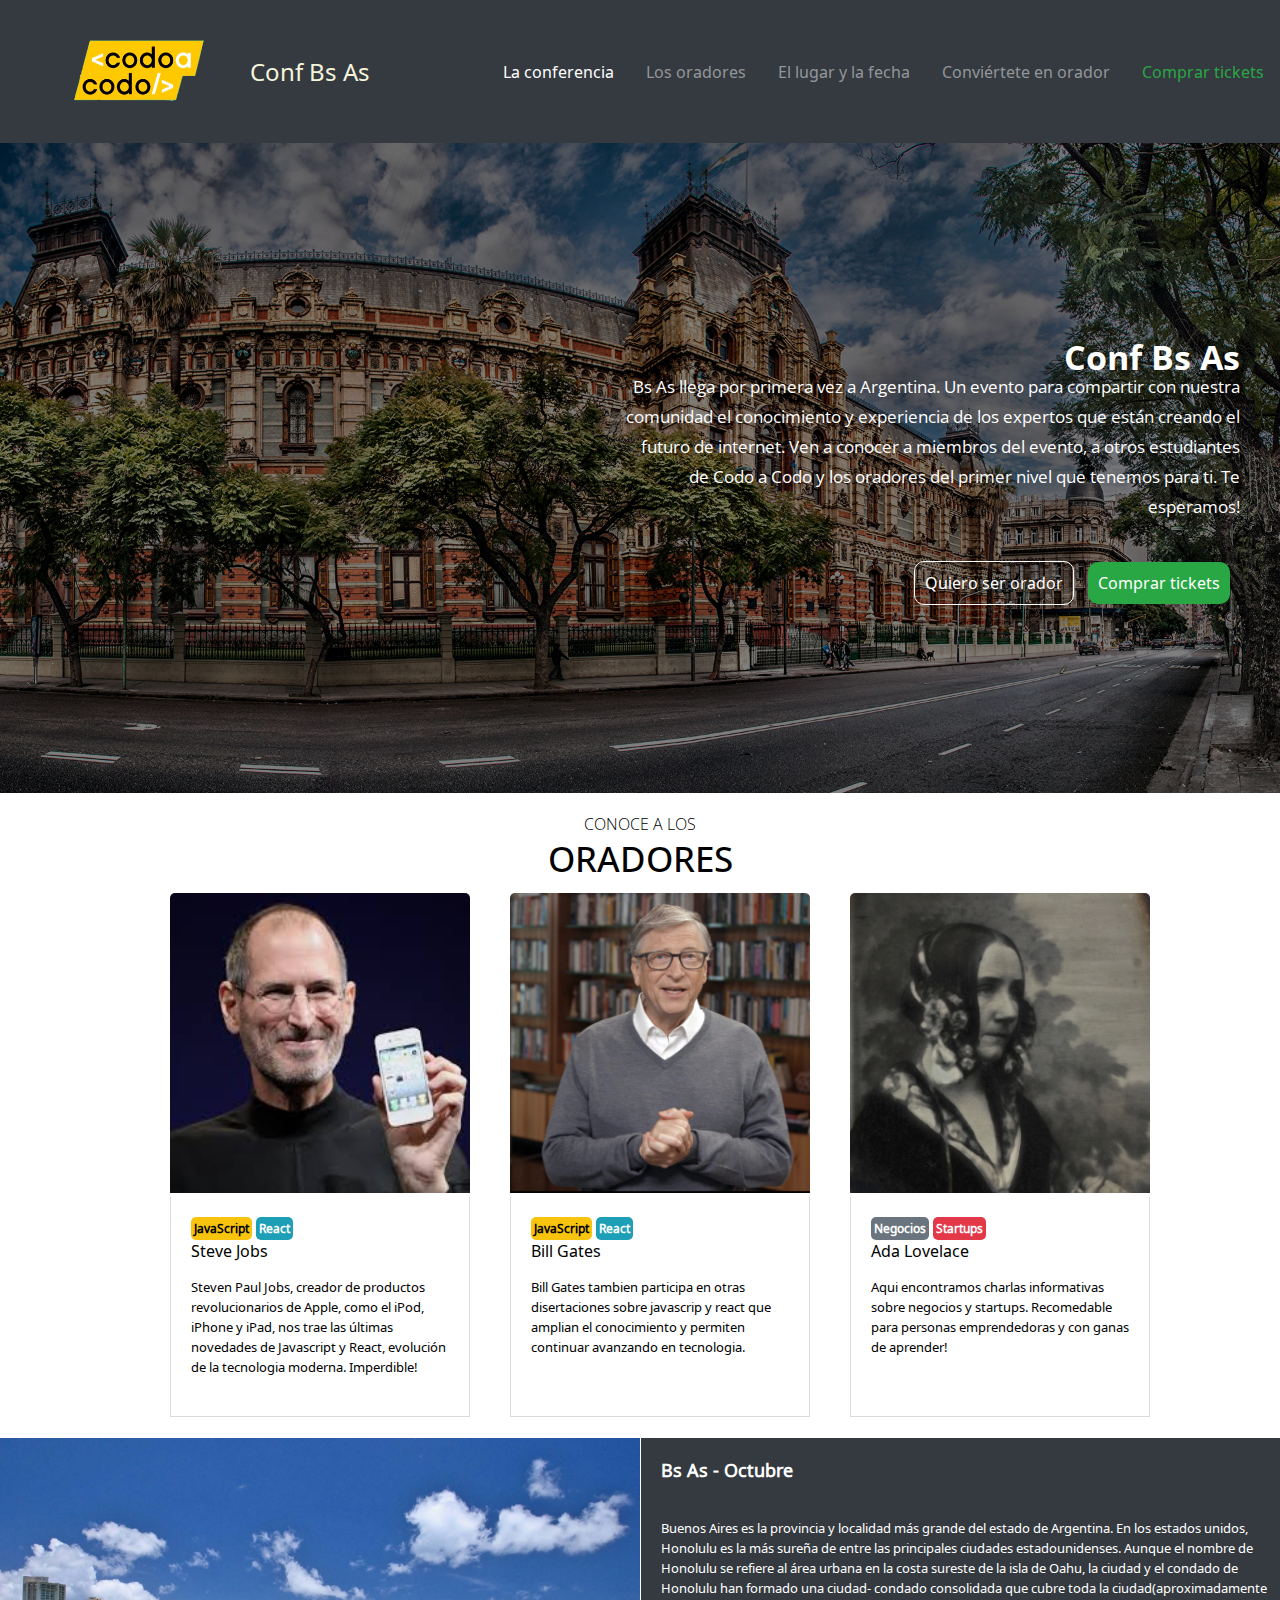
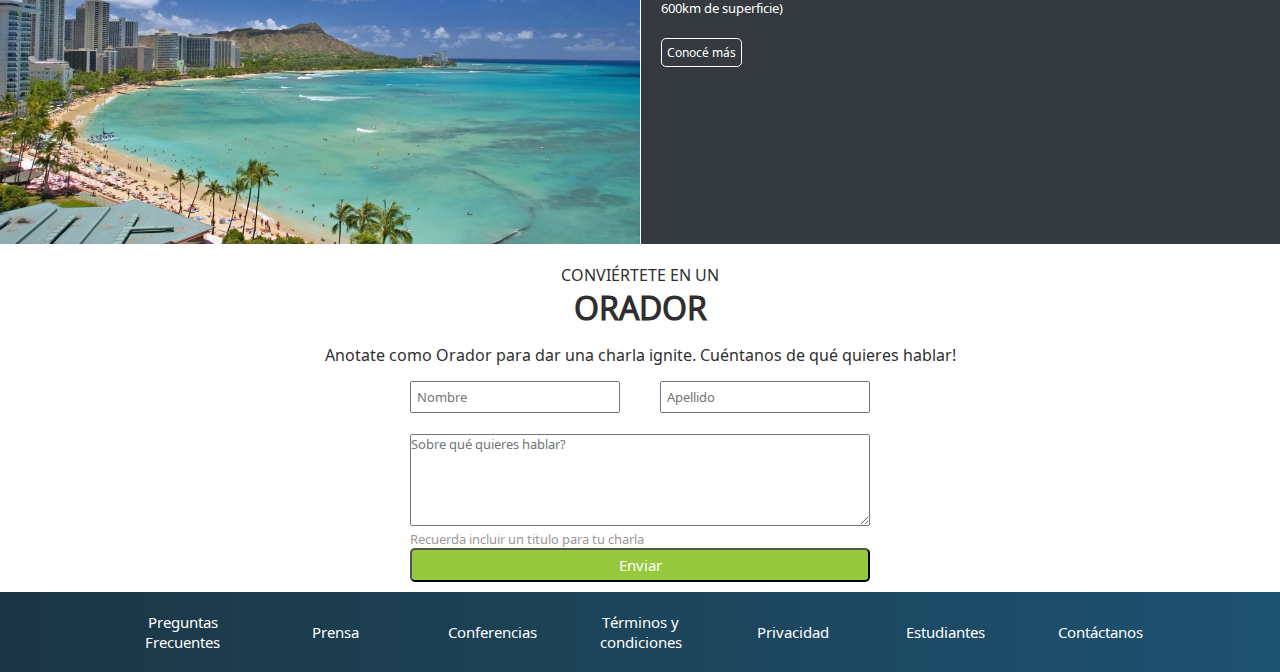
==== index.html @ bccc424c "agregados responsivos de las diferentes secciones" ====
<!DOCTYPE html>
<html lang="es">
<head>
    <meta charset="UTF-8">
    <meta name="viewport" content="width=device-width,initial-scale=1.0">
    <link rel="icon" href="./favicon.ico">
    <title>Proyecto integrador Front |Ocanto Melina</title>
    <link rel="stylesheet" href="./css/estilos.css">
</head>
<body>
     <header>
        <div class="encabezado">
            <div class="logoTitulo" >
                 <a href="#">
                    <img src= "./assets/img/codoacodo.png" class="logo" alt="Logo de codo a codo 4.0">
                </a>
                <h2>Conf Bs As</h2>
            </div>
                <nav> 
                    <ul>
                      <li><a class="colorBlanco"href="#conferencia">La conferencia</a></li>
                      <li><a class="colorGris"href="#oradores">Los oradores</a></li>
                      <li><a class="colorGris" href="#lugarFecha">El lugar y la fecha</a></li>
                      <li><a class="colorGris" href="#formularioOrador">Conviértete en orador</a></li>
                      <li><a class="colorVerde" href="./pages/tickets.html">Comprar tickets</a></li>
                    </ul>    
                </nav>
            </div>    
        <section class="conferencia" id="conferencia">
            <div class="textoConf">
                <h1>Conf Bs As</h1>
                <p>Bs As llega por primera vez a Argentina. Un evento para compartir con
                nuestra comunidad el conocimiento y experiencia de los expertos que
                están creando el futuro de internet. Ven a conocer a miembros del
                evento, a otros estudiantes de Codo a Codo y los oradores del primer
                nivel que tenemos para ti. Te esperamos!</p>
            </div>
            <div>
                <a class="botonOrador" href="#formularioOrador">Quiero ser orador</a>
                <a class="botonComprar" href="../proyecto/pages/404.html">Comprar tickets</a>
            </div>
        </section>
    </header> 
    <main>
        <h2>CONOCE A LOS<div class="tituloOradores">ORADORES</div></h2> 
        <section class="oradores" id="oradores">
            <div class="steve">
                <img class="imgOra" src="./assets/img/steve.jpg" alt="Steve Jobs, mostrando un teléfono">
                <div class="contenido">
                    <h4 class="tituloAmarillo">JavaScript</h4>
                    <h4 class="tituloCeleste">React</h4>
                    <h3 class="orador">Steve Jobs</h3>
                    <p>Steven Paul Jobs, creador de productos revolucionarios de Apple, como el iPod, iPhone y iPad,
                    nos trae las últimas novedades de Javascript y React, evolución de la tecnologia moderna. Imperdible!
                </p>
                </div>
            </div>
          
            <div class="bill">
                <img class="imgOra" src="./assets/img/bill.jpg" alt="Bill Gates">
                <div class="contenido">
                    <h4 class="tituloAmarillo">JavaScript</h4>
                    <h4 class="tituloCeleste">React</h4>
                    <h3 class="orador">Bill Gates</h3>
                    <p>Bill Gates tambien participa en otras disertaciones sobre javascrip y react que amplian
                        el conocimiento y permiten continuar avanzando en tecnologia.  </p>
                </div>
            </div>
          
            <div class="ada">
                <img class="imgOra" src="./assets/img/ada.jpeg" alt="Ada Lovelace">
                <div class="contenido">
                    <h4 class="tituloGris">Negocios</h4>
                    <h4 class="tituloRojo">Startups</h4>
                    <h3 class="orador">Ada Lovelace</h3>
                    <p>Aqui encontramos charlas informativas sobre negocios y startups. 
                    Recomedable para personas emprendedoras y con ganas de aprender!
                    </p>
                </div>
            </div>
        </section>


        <section class="lugarFecha" id="lugarFecha">
                <img src="./assets/img/honolulu.jpg"  alt="Foto de playa de la ciudad Honolulu, EE.UU">
            </div>
            <div class="lugar">
                <h2>Bs As - Octubre</h2>
                <p>Buenos Aires es la provincia y localidad más grande del estado de Argentina. En los estados unidos, Honolulu es la 
                más sureña de entre las principales ciudades estadounidenses. Aunque el nombre de Honolulu se refiere al área
                urbana en la costa sureste de la isla de Oahu, la ciudad y el condado de Honolulu han formado una ciudad-
                condado consolidada que cubre toda la ciudad(aproximadamente 600km de superficie)
                </p>
                <div class="conoceMas">
                    <a href="https://www.tripadvisor.com.ar/Tourism-g60982-Honolulu_Oahu_Hawaii-Vacations.html" target="_blank">Conocé más</a>
                </div>
            </div>
        </section>


        <section class="form1" id="formularioOrador">
            <div class="formulario">
                <h2>CONVIÉRTETE EN UN<div class="tituloOrador">ORADOR</div></h2>
                <p>Anotate como Orador para dar una charla ignite. Cuéntanos de qué quieres hablar!</p>
            </div>
            <div class="contenidoForm">
                <form action="./pages/404.html" method="get">
                    <div class="datos">
                        <div class="name">
                            <input type="text" id="name" name="name" placeholder="Nombre" required>
                        </div>
                        <div class="ap">
                            <input type="text" id="Apellido" name="Apellido" placeholder="Apellido" required>
                        </div>
                    </div>
                    <br>
                    <div>
                        <textarea name="comentario" id="comentario" cols="55" rows="5" placeholder="Sobre qué quieres hablar?" required></textarea>
                    </div>
                    <p>Recuerda incluir un titulo para tu charla</p>
                    <div class="botonEnviar">
                        <input type="submit" value="Enviar">
                    </div>
                    
                </form>
            </div>
        </section>
        
    </main>
        
    <footer>
        <div class="footer">
            <a class= "footerAnclas" href="../proyecto/pages/404.html">Preguntas Frecuentes</a>
            <a class= "footerAnclas" href="../proyecto/pages/404.html">Prensa</a>
            <a class= "footerAnclas" href="#conferencia">Conferencias</a>
            <a class= "footerAnclas" href="../proyecto/pages/404.html">Términos y condiciones</a>
            <a class= "footerAnclas" href="../proyecto/pages/404.html">Privacidad</a>
            <a class= "footerAnclas" href="#formularioOrador">Estudiantes</a>
            <a class= "footerAnclas" href="#formularioOrador">Contáctanos</a>
        </div>
    </footer>
    
</body>
</html>
---- css/estilos.css ----
@import url('https://fonts.googleapis.com/css2?family=Noto+Sans+Shavian&family=Open+Sans:wght@300;400;500&family=Roboto&family=Sora:wght@200&display=swap');
@import url('https://fonts.googleapis.com/css2?family=Noto+Sans+Shavian&family=Open+Sans:wght@300;400;500&family=Roboto&family=Sora:wght@200&display=swap');
*{
    margin:0;
    padding: 0;
    box-sizing: border-box;
}

html{
    scroll-behavior: smooth;
}
header{
    width: 100%;
}


.colorBlanco{
    color:white
}

.colorGris{
    color:rgb(147, 150, 152);
}

.colorVerde{
    color: rgb(41, 167, 68)
}

.encabezado{
    display: flex;
    justify-content: space-between;
    flex-wrap: wrap;
    background: rgb(53, 58, 64);
    color: beige;
    align-items: center;
}

ul{ 
    display: flex;
    flex-direction: row;
    justify-content: right;
    list-style: none;
    margin:0;
    padding: 0px;

}

li a{
    display: flex;
    text-decoration: none;
    font-family: 'Noto Sans Shavian', sans-serif;
    color: white;
    text-align: center;
    padding: 16px 16px;

}


.logo{
    display: flex;
    width: 250px;
    padding: 20px 20px 20px 50px;
}

.logoTitulo{
    display: flex;
    flex-direction: row;
    justify-content: left;
    align-items: center;
    flex-wrap: wrap;
}

.encabezado h2{
    font-family: 'Noto Sans Shavian', sans-serif;
    font-weight: 500;
}
 
/*estilado conferencia*/

.conferencia{
    display: flex;
    flex-direction: column;
    justify-content: center;
    align-items: end;
    color: white;
    background-image: linear-gradient(
        0deg,
        rgba(0,0,0,0.5),
        rgba(0,0,0,0.5)
    ), url(../assets/img/ba1.jpg);
    background-size: cover;
    background-position: center;
    height: 650px;
    margin-top: 0;
    padding-right: 40px;    
}

.textoConf{
    display: flex;
    flex-direction: column;
    justify-content:right;
    text-align: right;
    width: 50%;
    font-family: open sans;
    line-height: 30px;
    font-size: 17px;
    font-weight: 400; 
    padding-bottom: 50px;
}

.conferencia a{
    color: white;
    text-decoration: none;
    padding: 10px;
    margin-right:10px;
}


.conferencia a:hover{
    background: rgba(128, 128, 128, 0.554);
    transition: 1s;
}

.botonOrador{
    font-family: 'Noto Sans Shavian', sans-serif;;
    border: 1px solid white;
    border-radius: 10px;
    transition: 0.5s;
   
}

.botonComprar{
    font-family: 'Noto Sans Shavian', sans-serif;
    border-radius: 10px;
    background-color: rgb(41, 167, 68);
}
/* estilos de la seccion oradores*/
main h2{
    padding: 20px;
    text-align: center;
    height: 100px;
    background: white;
    font-family: open sans;
    font-weight: 200;
    font-size: medium;


}
.tituloOradores{
    font-family: open sans;
    font-weight: 500;
    font-size: 35px;
}

.oradores{
    display: flex;
    flex-direction: row;
    justify-content: center;
    align-items: center;
    flex-wrap: wrap;
    margin: 0 auto;
    width: 80%;
    text-align: left;
}

.imgOra{
    width: 300px;
    height: 300px;
    border-radius: 5px 5px 0 0;
    margin-left: 40px;
}
.contenido{
    width: 300px;
    border-left: 0.5px solid rgb(222, 217, 217);
    border-bottom: 0.5px solid rgb(222, 217, 217);
    border-right: 0.5px solid rgb(222, 217, 217);
    margin-left: 40px;
    height: 220px;
    margin-bottom: 20px;
    padding: 20px;
}

.contenido p{
    font-family: 'Noto Sans Shavian', sans-serif;
    font-size: small;
    font-weight: 300;
    line-height: 20px;
}

.tituloAmarillo{
    display: inline-block;
    font-family: 'Noto Sans Shavian', sans-serif;
    font-weight: 700;
    font-size: 12px;
    background-color: rgb(248, 196, 14);
    border-radius: 5px;
    padding: 3px;
}

.tituloCeleste{
    display: inline-block;
    font-family: 'Noto Sans Shavian', sans-serif;
    font-weight: 700;
    font-size: 12px;
    background-color: rgb(29, 159, 183);
    border-radius: 5px;
    padding: 3px;
    color: white;
}

.tituloGris{
    display: inline-block;
    font-family: 'Noto Sans Shavian', sans-serif;
    font-weight: 700;
    font-size: 12px;
    background-color: rgb(106, 116, 126);
    border-radius: 5px;
    padding: 3px;
    color: white;
}

.tituloRojo{
    display: inline-block;
    font-family: 'Noto Sans Shavian', sans-serif;
    font-weight: 700;
    font-size: 12px;
    background-color: rgb(227,56 ,72 );
    border-radius: 5px;
    padding: 3px;
    color: white;
}
.orador{
    font-family: 'Noto Sans Shavian', sans-serif;
    font-size: medium;
    font-weight: 500;
    padding-bottom: 15px;
}
/*estilos de lugar y fecha*/

.lugarFecha{
    display: flex;
    flex-wrap: wrap;
    border-top: 1px solid white;
    width: 100%;
}

.lugar{
    background: rgb(53, 58, 64);
    border-left:white 1px solid;
    padding-left: 10px;
    width: 50%;


}

.lugar h2{
    display: flex;
    align-items: flex-start;
    background: rgb(53,58,64);
    color: white;
    font-family: 'Noto Sans Shavian', sans-serif;
    font-size: large;
    font-weight: 700;
    padding-left: 10px;
    height: 80px;

}

.lugar p{
    color: white;
    font-family: 'Noto Sans Shavian', sans-serif;
    font-size: small;
    font-weight: 300;
    line-height: 20px;
    padding-bottom: 20px;
    padding-left: 10px;
}

.conoceMas a{
    text-decoration: none;
    color: white;
    
}
.conoceMas{
    display: inline-block;
    font-family: 'Noto Sans Shavian', sans-serif;
    font-weight: 300;
    font-size: 12px;
    border: 1px solid white;
    border-radius: 5px;
    padding: 5px;
    margin-left: 10px;
}

.lugarFecha img{
    width: 50%;
}


/*estilos formulario*/
form{
    margin: 0 auto;
}

.contenidoForm{
    display: flex;  
    flex-direction: row;
    justify-content: center; 
}

.formulario h2{
    font-family: 'Noto Sans Shavian', sans-serif;
    text-align: center;
    font-size: medium;
    font-weight: 300;
    color: rgb(48, 47, 47);
}
.tituloOrador{
    font-family: 'Noto Sans Shavian', sans-serif;
    font-size: xx-large;
    font-weight: 700;
    color: rgb(48, 47, 47);
}
.datos{
    display: flex;
    flex-direction: row;
    justify-content: left;
    padding-top: 15px;
    padding-bottom: 3px;

}

.formulario p{
    text-align: center;
    font-family: 'Noto Sans Shavian', sans-serif;
    color: rgb(48, 47, 47);
}
.contenidoForm p{
    font-family: 'Noto Sans Shavian', sans-serif;
    font-size:small;
    color: rgb(156, 152, 152);
}

input:hover{
    background: rgb(223, 218, 218);
}

input:focus{
    background: rgb(203, 193, 193);
}
input{
    width: 210px;
}

textarea:hover{
    background: rgb(223, 218, 218);
}

textarea{
    width: 460px;
    font-family: 'Noto Sans Shavian', sans-serif;
}

input{
    padding: 5px;
    font-family: 'Noto Sans Shavian', sans-serif;
}

.name{
    margin-right: 40px;
}

.botonEnviar input{
    font-family: 'Noto Sans Shavian', sans-serif;
    font-weight: 300;
    font-size: 15px;
    background-color: rgb(150,201,62);
    border-radius: 5px;
    width: 460px;
    color: white;
    margin-bottom: 10px;
}



/* estilado footer */

.footer{ 
    display: flex;
    flex-wrap: wrap;
    flex-direction: row;
    justify-content: space-evenly;
    align-items: center;
    text-align: center;
    padding: 20px 70px 20px 70px;
    background: linear-gradient(to right, rgb(28, 54, 67), rgb(29, 82, 113));
}
.footer a{
    width: 80px;
    text-decoration: none;
    color:white;
    font-family: 'Noto Sans Shavian', sans-serif;
    font-size: 15px;
    
}

/*tickets*/
.titulo{
    font-family: 'Noto Sans Shavian', sans-serif;
    font-weight: 700;
    font-size: xx-large;
    text-align: center;
    background-color:  rgb(99, 145, 218);
    height: 50px;
    color: white;
}

.compraTickets{
    height: 480px;
    background-color: rgb(238, 235, 235);
}

.ventas{
    background-color: rgb(208, 205, 205);
    border: 3px solid rgb(150, 148, 148);
    width: 500px;
    margin: 0 auto;
    margin-top: 50px;
}
.comprar{
    display: inline-block;
    text-decoration: none;
    background-color: rgb(14, 59, 243);
    font-family: 'Noto Sans Shavian', sans-serif;
    font-size: 20px;
    padding: 20px;
    margin: 20px;
    border-radius: 20px;
    color: white;
}

.tickets{
    display: inline-block;
    width: 250px;
    padding: 20px;

}

/* estilado 404 */


.main404{
    display: flex;
    flex-direction: column;
    justify-content: center;
    margin: 0 auto;
    margin-top: 20px;
    margin-bottom: 20px;
    height: 500px;
    border: 2px solid rgb(193, 194, 198);
    border-radius: 20px;
    width: 300px;

}

.imagen404{
    display: inline-block;
    margin: 0 auto;
    width: 270px;
}

.main404 img{
    margin-top: 30px;
}

.titulo404{
    font-family: 'Noto Sans Shavian', sans-serif;
    font-size: 30px;
    text-align: center;
}

.error{
    font-family: 'Noto Sans Shavian', sans-serif;
    font-size: 45px;
    text-align: center;
    color: red
}



@media screen and (max-width: 576px ){
    .encabezado{
        flex-direction: column;

    }

    .encabezado h2{
        font-size: 30px;
    }
    .logoTitulo{
        flex-direction: column;
    }

    .logo{
        width: 270px;
        padding: 10px 3px 3px 3px;
    }


    ul{
        flex-direction: column;
        align-items: center;
    }

    
    .conferencia{
        align-items: center;
        padding-right: 0;
    }

    .conferencia p {
        text-align: center;
    }

    .conferencia h1{
        text-align: center;
        padding-bottom: 30px;
    }

    
    .tituloOradores{
        text-align: center;
        width: 100%;
    }

    .contenido{
        margin: 0;
    }

    .imgOra{
        margin: 0;
    }
    
    .lugarFecha{
        flex-direction: column;
        justify-content:right;
        align-items: center;
        width: 100%;
    }

    .lugar{
        padding-bottom: 30px;
    }


    .footer{
        flex-direction: column;
        justify-content: center;
        height: 100px;

    }



}
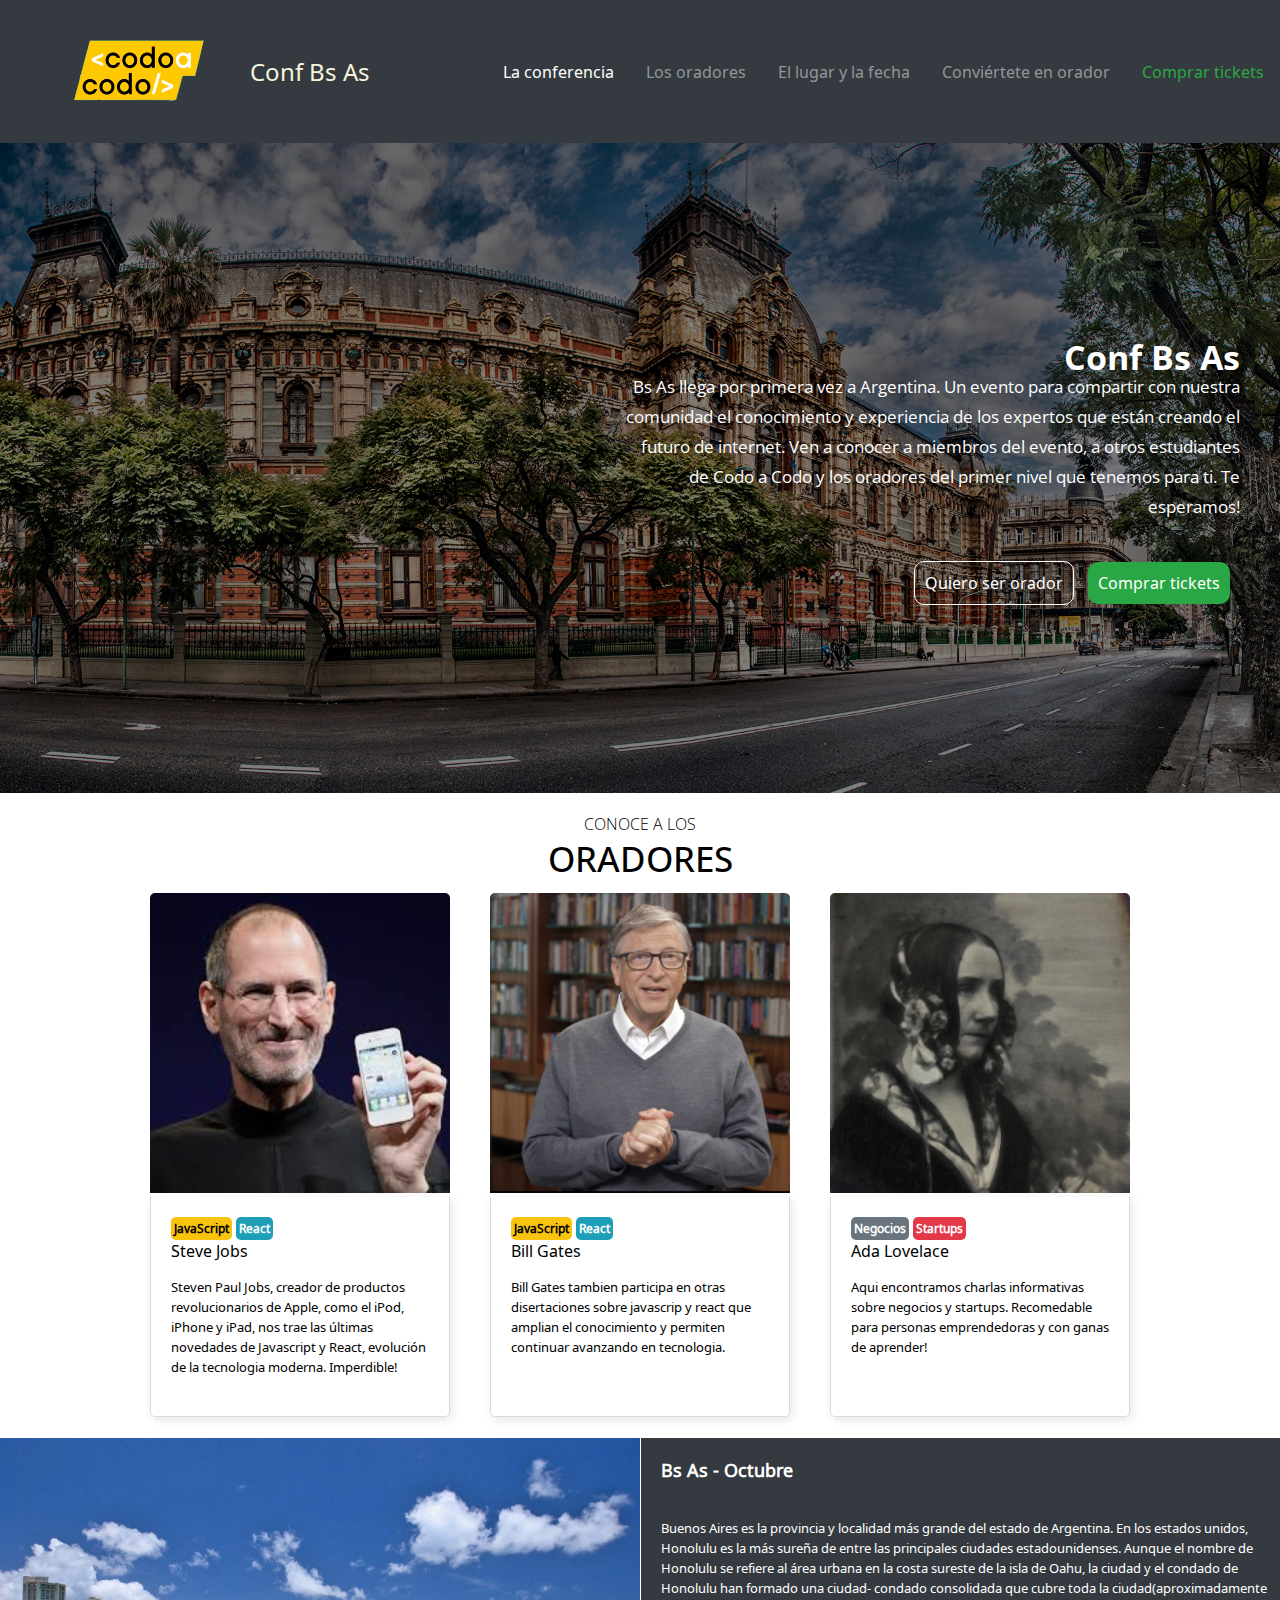
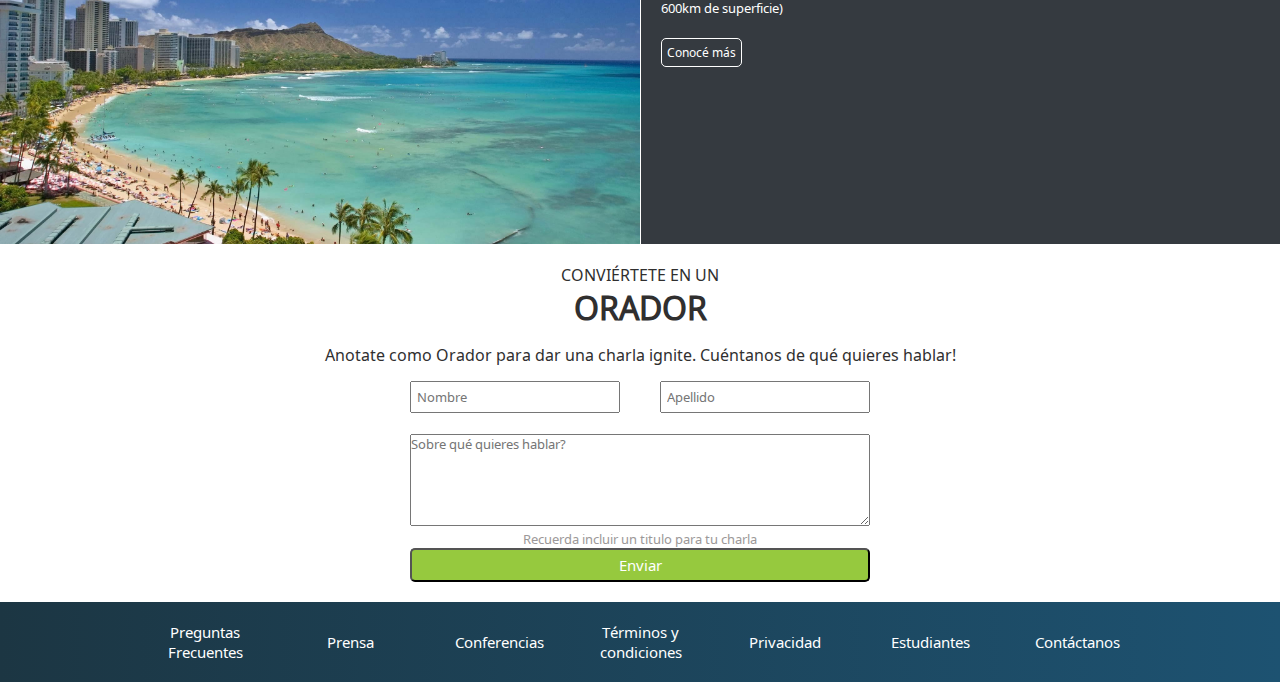
==== commit b6332b97: "mejorando responsive para diferentes telefonos" ====
--- a/index.html
+++ b/index.html
@@ -35,15 +35,15 @@
                 evento, a otros estudiantes de Codo a Codo y los oradores del primer
                 nivel que tenemos para ti. Te esperamos!</p>
             </div>
-            <div>
+            <div class="botones">
                 <a class="botonOrador" href="#formularioOrador">Quiero ser orador</a>
-                <a class="botonComprar" href="../proyecto/pages/404.html">Comprar tickets</a>
+                <a class="botonComprar" href="./pages/404.html">Comprar tickets</a>
             </div>
         </section>
     </header> 
     <main>
         <h2>CONOCE A LOS<div class="tituloOradores">ORADORES</div></h2> 
-        <section class="oradores" id="oradores">
+        <section class="oradores">
             <div class="steve">
                 <img class="imgOra" src="./assets/img/steve.jpg" alt="Steve Jobs, mostrando un teléfono">
                 <div class="contenido">
@@ -81,7 +81,7 @@
         </section>
 
 
-        <section class="lugarFecha" id="lugarFecha">
+        <section class="lugarFecha">
                 <img src="./assets/img/honolulu.jpg"  alt="Foto de playa de la ciudad Honolulu, EE.UU">
             </div>
             <div class="lugar">
@@ -98,7 +98,7 @@
         </section>
 
 
-        <section class="form1" id="formularioOrador">
+        <section class="form1">
             <div class="formulario">
                 <h2>CONVIÉRTETE EN UN<div class="tituloOrador">ORADOR</div></h2>
                 <p>Anotate como Orador para dar una charla ignite. Cuéntanos de qué quieres hablar!</p>
@@ -124,10 +124,8 @@
                     
                 </form>
             </div>
-        </section>
-        
+        </section>    
     </main>
-        
     <footer>
         <div class="footer">
             <a class= "footerAnclas" href="../proyecto/pages/404.html">Preguntas Frecuentes</a>
@@ -138,7 +136,6 @@
             <a class= "footerAnclas" href="#formularioOrador">Estudiantes</a>
             <a class= "footerAnclas" href="#formularioOrador">Contáctanos</a>
         </div>
-    </footer>
-    
+    </footer>    
 </body>
 </html>--- a/css/estilos.css
+++ b/css/estilos.css
@@ -10,9 +10,7 @@
 html{
     scroll-behavior: smooth;
 }
-header{
-    width: 100%;
-}
+
 
 
 .colorBlanco{
@@ -168,16 +166,17 @@
     width: 300px;
     height: 300px;
     border-radius: 5px 5px 0 0;
-    margin-left: 40px;
+    margin: 0px 20px;
 }
 .contenido{
     width: 300px;
+    border-radius: 0 0 5px 5px;
     border-left: 0.5px solid rgb(222, 217, 217);
     border-bottom: 0.5px solid rgb(222, 217, 217);
     border-right: 0.5px solid rgb(222, 217, 217);
-    margin-left: 40px;
+    margin: 0px 20px 20px 20px;
+    box-shadow: 2px 3px 10px rgb(232, 230, 230);
     height: 220px;
-    margin-bottom: 20px;
     padding: 20px;
 }
 
@@ -275,6 +274,7 @@
     line-height: 20px;
     padding-bottom: 20px;
     padding-left: 10px;
+    
 }
 
 .conoceMas a{
@@ -300,7 +300,10 @@
 
 /*estilos formulario*/
 form{
-    margin: 0 auto;
+    display: flex;
+    flex-direction: column;
+    justify-content: center;
+    align-items: center;
 }
 
 .contenidoForm{
@@ -367,7 +370,7 @@
     font-family: 'Noto Sans Shavian', sans-serif;
 }
 
-.name{
+.name {
     margin-right: 40px;
 }
 
@@ -379,7 +382,7 @@
     border-radius: 5px;
     width: 460px;
     color: white;
-    margin-bottom: 10px;
+    margin-bottom: 20px;
 }
 
 
@@ -393,7 +396,7 @@
     justify-content: space-evenly;
     align-items: center;
     text-align: center;
-    padding: 20px 70px 20px 70px;
+    padding: 20px 100px 20px 100px;
     background: linear-gradient(to right, rgb(28, 54, 67), rgb(29, 82, 113));
 }
 .footer a{
@@ -417,11 +420,13 @@
 }
 
 .compraTickets{
-    height: 480px;
     background-color: rgb(238, 235, 235);
+    padding-bottom: 150px;
 }
 
 .ventas{
+    display: flex;
+    flex-wrap: wrap;
     background-color: rgb(208, 205, 205);
     border: 3px solid rgb(150, 148, 148);
     width: 500px;
@@ -429,7 +434,7 @@
     margin-top: 50px;
 }
 .comprar{
-    display: inline-block;
+    display: flex;
     text-decoration: none;
     background-color: rgb(14, 59, 243);
     font-family: 'Noto Sans Shavian', sans-serif;
@@ -438,10 +443,11 @@
     margin: 20px;
     border-radius: 20px;
     color: white;
+    height: 70px;
 }
 
 .tickets{
-    display: inline-block;
+    display: flex;
     width: 250px;
     padding: 20px;
 
@@ -453,7 +459,9 @@
 .main404{
     display: flex;
     flex-direction: column;
+    align-items: center;
     justify-content: center;
+    flex-wrap: wrap;
     margin: 0 auto;
     margin-top: 20px;
     margin-bottom: 20px;
@@ -465,7 +473,7 @@
 }
 
 .imagen404{
-    display: inline-block;
+    display: flex;
     margin: 0 auto;
     width: 270px;
 }
@@ -487,33 +495,74 @@
     color: red
 }
 
+@media screen and (max-width: 360px ){
+    .textoConf{
+        padding: 0px 0px 20px 0px;
+        font-size: 13px;
+    }
+
+    .conferencia h1{
+        font-size: x-large;
+    }
+
+    .botones{
+        padding-top: 40px;
+        padding-bottom: 20px;
+    }
+
+    .steve{
+        padding-bottom: 30px;
+    }
+
+    .bill{
+        padding-bottom: 30px;
+    }
+
+    .ada{
+        padding-bottom: 30px;
+    }
+    
+    .lugarFecha img{
+        width: 90%;
+    }
+    .lugar{
+        width: 90%;
+        padding-bottom: 20px;
+    }
+
+    .name{
+        margin-right: 2px;
+    }
+
+    input{
+        width: 150px;
+    }
+
+    textarea{
+        width: 300px;
+    }
+    .botonEnviar input{
+        width: 300px;
+    }
+
+    .footer{
+        flex-direction: column;
+        justify-content: center;
+        padding: 30px;
+    }
+    .footerAnclas{
+        margin: 5px;
+    }
+}
 
 
 @media screen and (max-width: 576px ){
-    .encabezado{
-        flex-direction: column;
-
-    }
+
 
     .encabezado h2{
         font-size: 30px;
     }
-    .logoTitulo{
-        flex-direction: column;
-    }
-
-    .logo{
-        width: 270px;
-        padding: 10px 3px 3px 3px;
-    }
-
-
-    ul{
-        flex-direction: column;
-        align-items: center;
-    }
-
-    
+
     .conferencia{
         align-items: center;
         padding-right: 0;
@@ -541,26 +590,92 @@
     .imgOra{
         margin: 0;
     }
+    .steve{
+        padding-bottom: 30px;
+    }
+
+    .bill{
+        padding-bottom: 30px;
+    }
+
+    .ada{
+        padding-bottom: 30px;
+    }
+    .lugarFecha img{
+        width: 90%;
+
+    }
+
+    .lugar{
+        width: 90%;
+    }
+
+
+
+    /*media de tickets*/
+    .ventas{
+        width: 400px;
+    }
+}
+
+
+@media screen and (max-width: 768px){
+    .encabezado{
+        flex-direction: column;
+    }
+
+    .encabezado h2{
+        padding-bottom: 10px;
+    }
+
+    ul{
+        flex-direction: column;
+        align-items: center;
+        justify-content: center;
+    }
     
+    li a{
+        padding: 5px;
+    }
+
+    .logo{
+        padding: 0px;
+        margin: 0px;
+        width: 170px;
+
+    }
+    .logoTitulo{
+        flex-direction: column;
+        justify-content: center;
+    }
+    .conferencia{ 
+        flex-direction: column;
+        justify-content: center;
+        align-items: center;
+        padding: 0;
+    }
+
+    .textoConf{
+        text-align: center;
+    }
+
     .lugarFecha{
         flex-direction: column;
-        justify-content:right;
         align-items: center;
-        width: 100%;
     }
 
     .lugar{
-        padding-bottom: 30px;
-    }
-
+        padding-bottom: 10px;
+        width: 90%;
+    }
+
+    .lugarFecha img{
+        width: 90%;
+    }
 
     .footer{
         flex-direction: column;
-        justify-content: center;
-        height: 100px;
-
-    }
-
-
-
-}
+        height: 150px;
+        
+    }
+}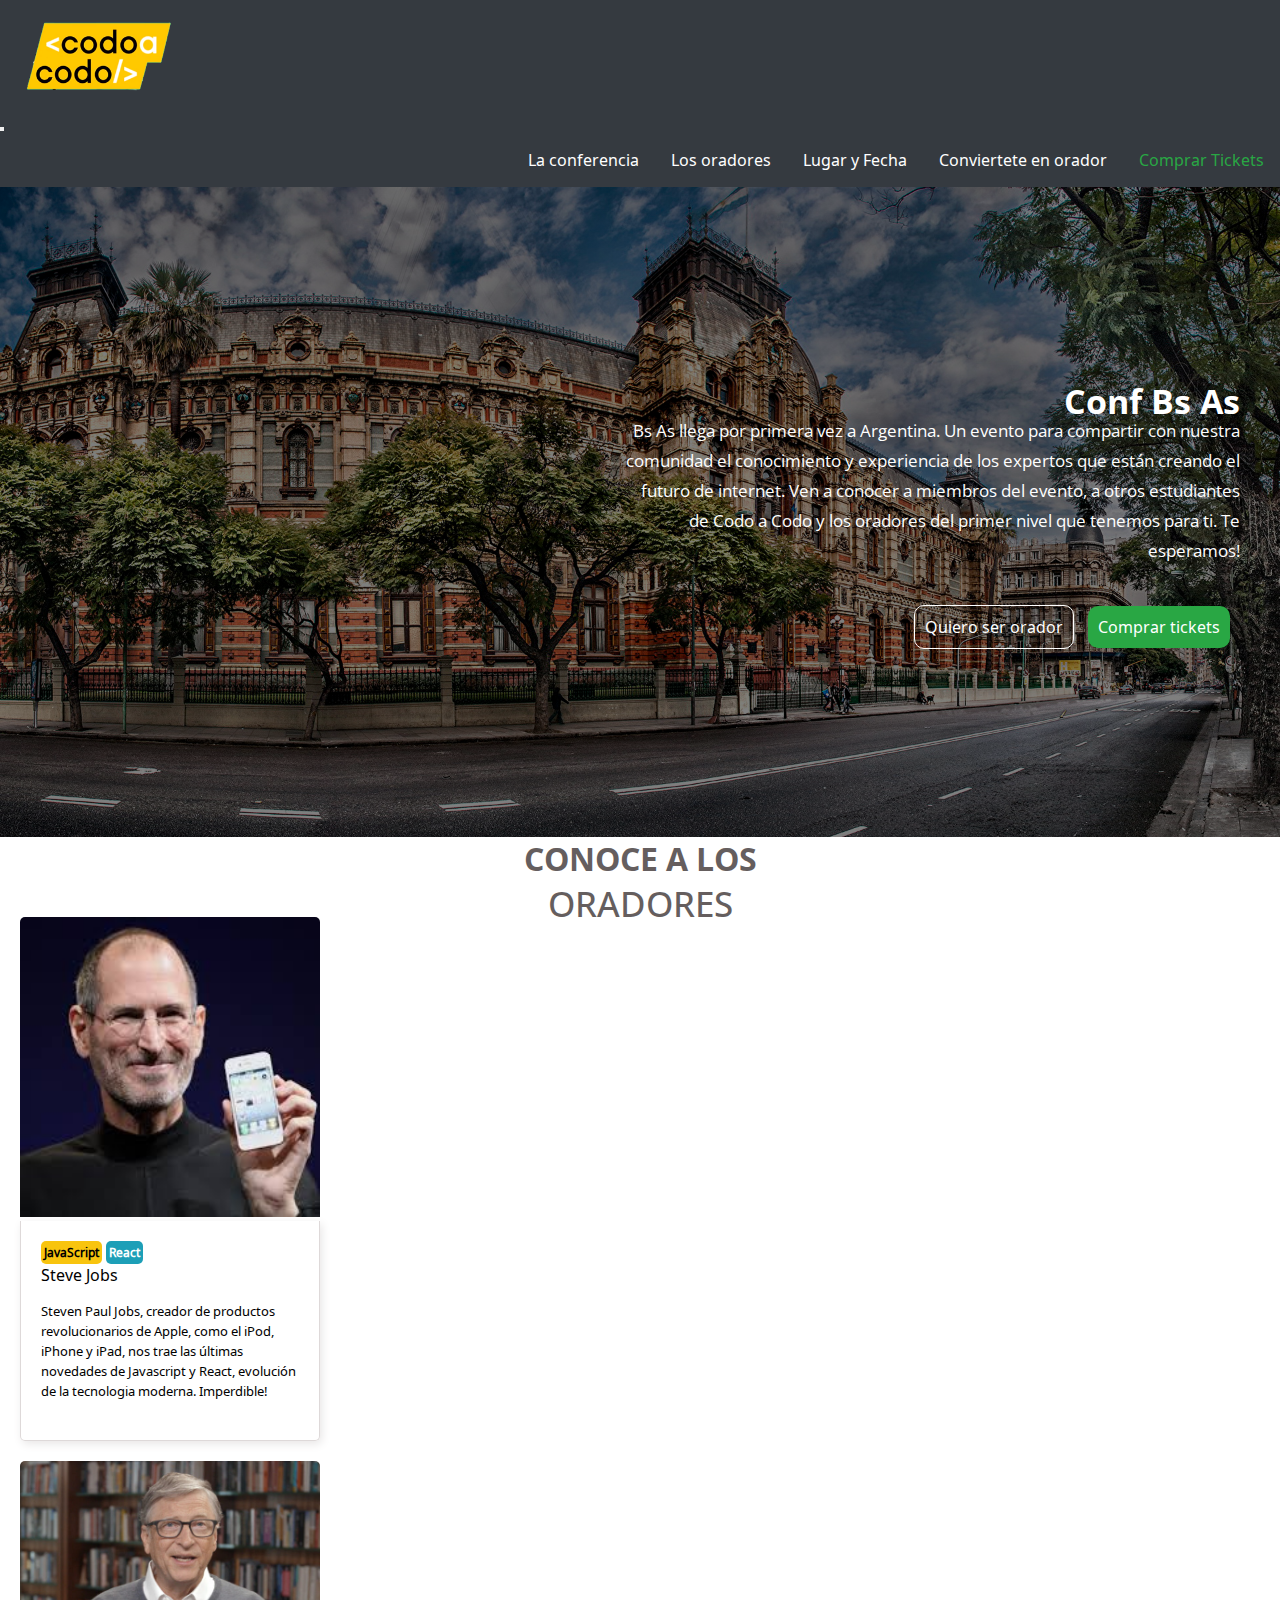
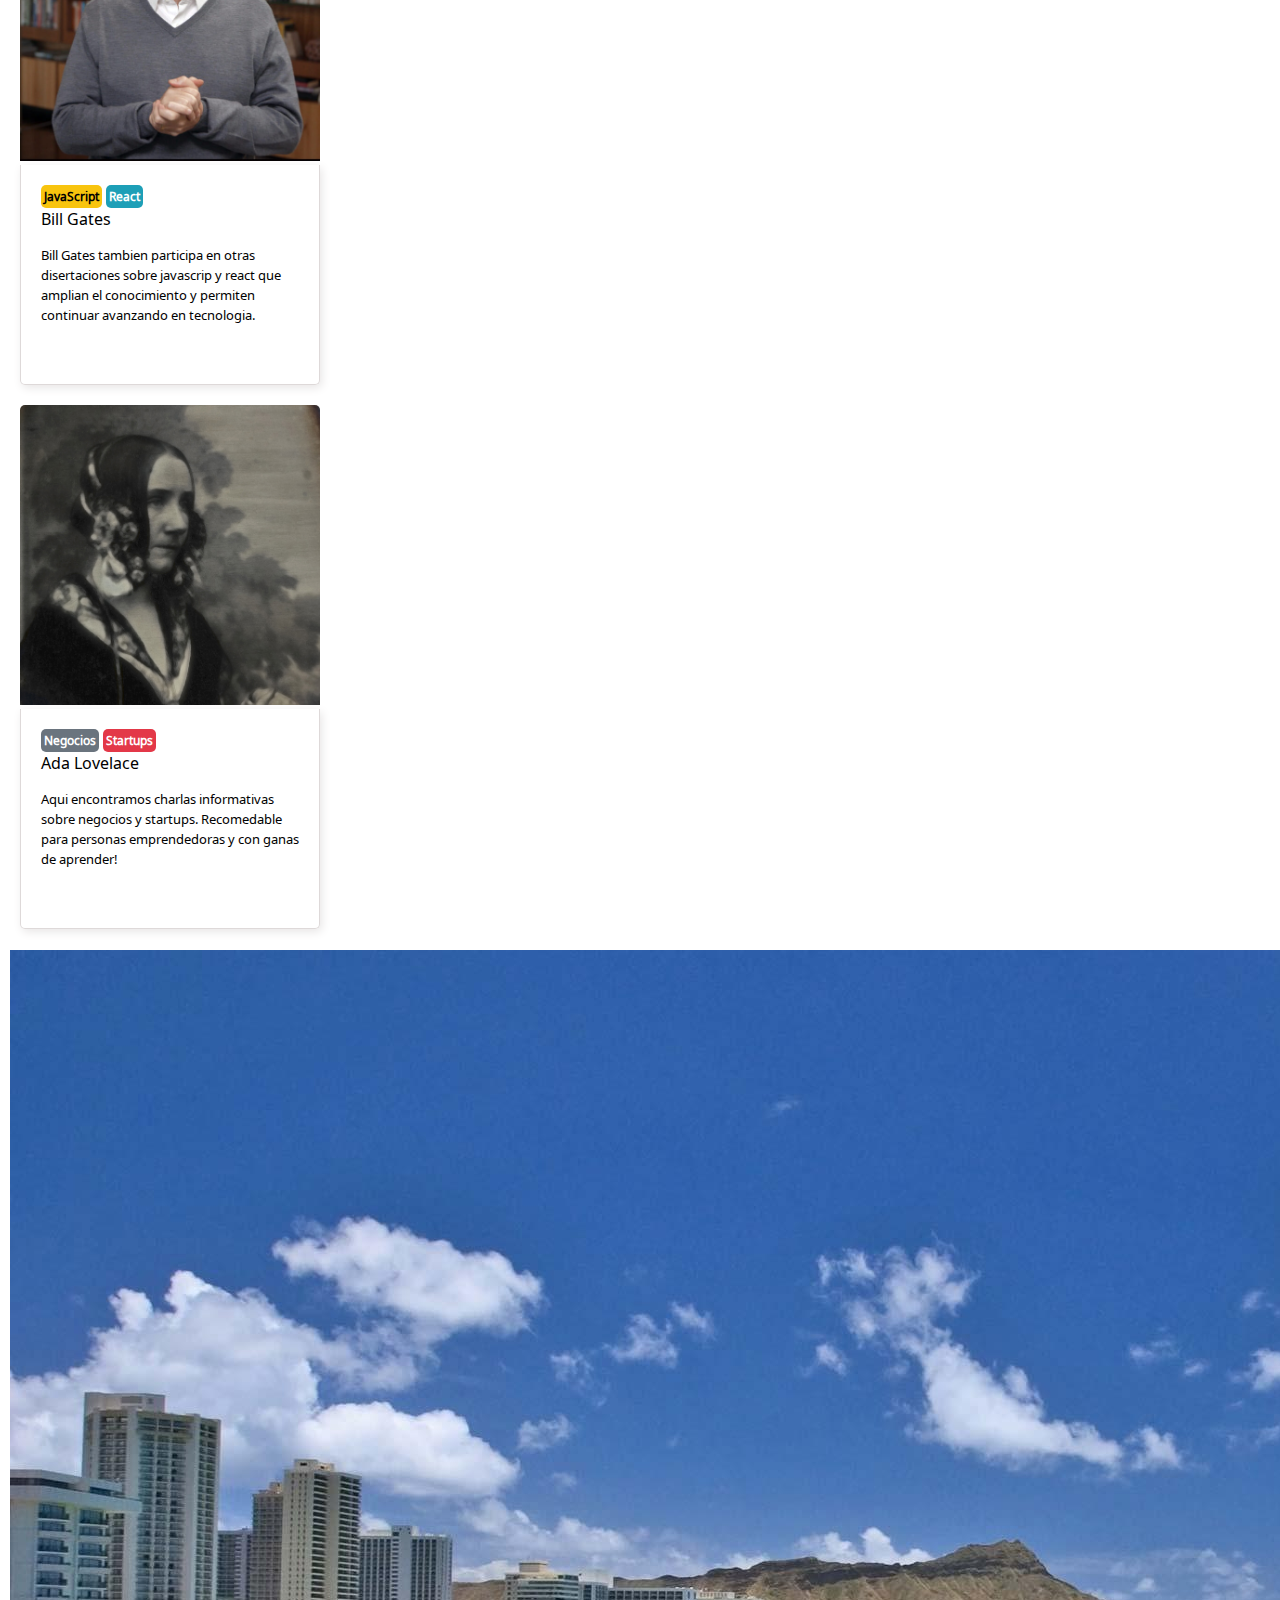
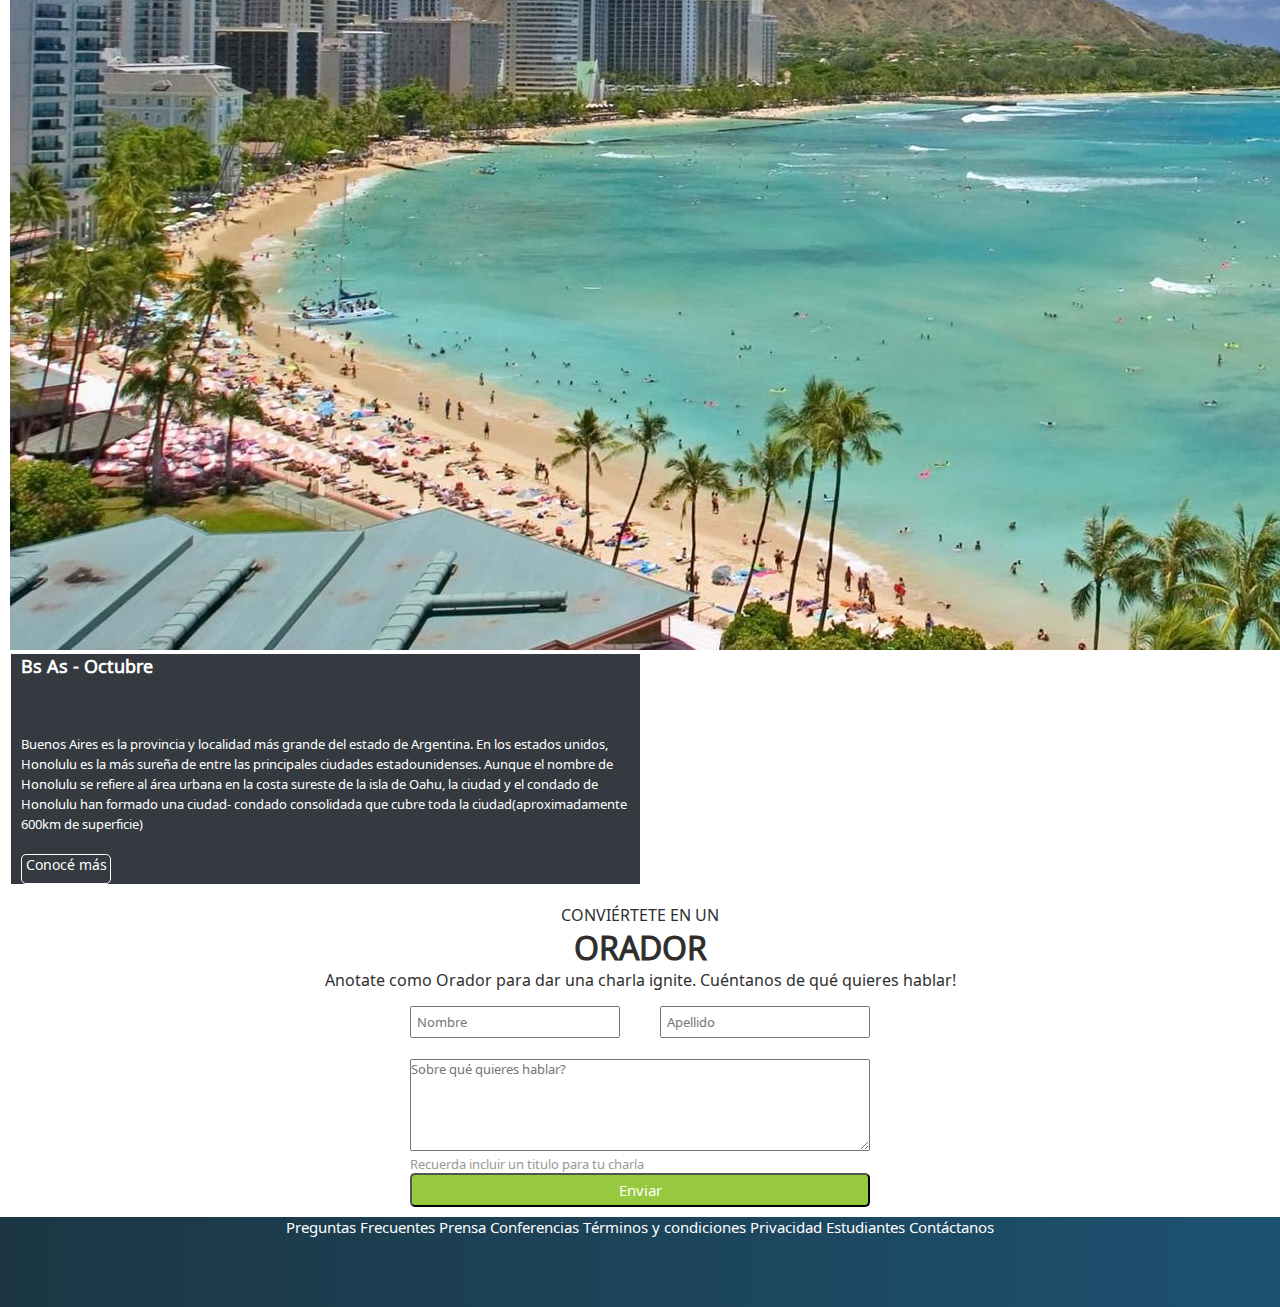
==== commit 615e6728: "agregando cambios" ====
--- a/index.html
+++ b/index.html
@@ -1,31 +1,46 @@
-<!DOCTYPE html>
+<!doctype html>
 <html lang="es">
-<head>
-    <meta charset="UTF-8">
+  <head>
+    <meta charset="utf-8">
     <meta name="viewport" content="width=device-width,initial-scale=1.0">
     <link rel="icon" href="./favicon.ico">
-    <title>Proyecto integrador Front |Ocanto Melina</title>
+    <title>Bootstrap</title>
+    <link href="https://cdn.jsdelivr.net/npm/bootstrap@5.3.2/dist/css/bootstrap.min.css" rel="stylesheet" integrity="sha384-T3c6CoIi6uLrA9TneNEoa7RxnatzjcDSCmG1MXxSR1GAsXEV/Dwwykc2MPK8M2HN" crossorigin="anonymous">
     <link rel="stylesheet" href="./css/estilos.css">
-</head>
-<body>
+  </head>
+  <body>
      <header>
-        <div class="encabezado">
-            <div class="logoTitulo" >
-                 <a href="#">
+            <nav class="navbar navbar-expand-lg navbar-dark grisOscuro">
+              <div class="container">
+                <a class="navbar-brand" href="#">
                     <img src= "./assets/img/codoacodo.png" class="logo" alt="Logo de codo a codo 4.0">
                 </a>
-                <h2>Conf Bs As</h2>
-            </div>
-                <nav> 
-                    <ul>
-                      <li><a class="colorBlanco"href="#conferencia">La conferencia</a></li>
-                      <li><a class="colorGris"href="#oradores">Los oradores</a></li>
-                      <li><a class="colorGris" href="#lugarFecha">El lugar y la fecha</a></li>
-                      <li><a class="colorGris" href="#formularioOrador">Conviértete en orador</a></li>
-                      <li><a class="colorVerde" href="./pages/tickets.html">Comprar tickets</a></li>
-                    </ul>    
-                </nav>
-            </div>    
+                <button class="navbar-toggler" type="button" data-bs-toggle="collapse" data-bs-target="#navbarSupportedContent" aria-controls="navbarSupportedContent" aria-expanded="false" aria-label="Toggle navigation">
+                  <span class="navbar-toggler-icon"></span>
+                </button>
+                <div class="collapse navbar-collapse" id="navbarSupportedContent">
+                  <ul class="navbar-nav me-auto mb-2 mb-lg-0 w-100 justify-content-end">
+                    <li class="nav-item">
+                      <a class="nav-link active" aria-current="page" href="#">La conferencia</a>
+                    </li>
+                    <li class="nav-item">
+                      <a class="nav-link" href="#oradores">Los oradores</a>
+                    </li>
+                    <li class="nav-item">
+                        <a class="nav-link" href="#lugarFecha">Lugar y Fecha</a>
+                      </li>
+                    <li class="nav-item">
+                        <a class="nav-link" href="#formularioOrador">Conviertete en orador</a>
+                    </li>
+                    <li class="nav-item">
+                        <a class="nav-link colorVerde" href="./pages/tickets.html">Comprar Tickets</a>
+                      </li>
+                  </ul>
+                </div>
+              </div>
+            </nav> 
+
+
         <section class="conferencia" id="conferencia">
             <div class="textoConf">
                 <h1>Conf Bs As</h1>
@@ -40,65 +55,74 @@
                 <a class="botonComprar" href="./pages/404.html">Comprar tickets</a>
             </div>
         </section>
-    </header> 
-    <main>
-        <h2>CONOCE A LOS<div class="tituloOradores">ORADORES</div></h2> 
-        <section class="oradores">
-            <div class="steve">
-                <img class="imgOra" src="./assets/img/steve.jpg" alt="Steve Jobs, mostrando un teléfono">
-                <div class="contenido">
-                    <h4 class="tituloAmarillo">JavaScript</h4>
-                    <h4 class="tituloCeleste">React</h4>
-                    <h3 class="orador">Steve Jobs</h3>
-                    <p>Steven Paul Jobs, creador de productos revolucionarios de Apple, como el iPod, iPhone y iPad,
-                    nos trae las últimas novedades de Javascript y React, evolución de la tecnologia moderna. Imperdible!
-                </p>
+    </header>
+     
+    <main class="container-fluid" id="oradores">
+        <h2 class="titulo">CONOCE A LOS<div class="tituloOradores"> ORADORES</div></h2>
+      
+        
+        <section class="container">
+                    <div class="row">
+                        <div class="col-md-4 cards">
+                            <img class="imgOra" src="./assets/img/steve.jpg" alt="Steve Jobs, mostrando un teléfono">
+                            <div class="contenido">
+                                <h4 class="tituloAmarillo">JavaScript</h4>
+                                <h4 class="tituloCeleste">React</h4>
+                                <h3 class="orador">Steve Jobs</h3>
+                                <p>Steven Paul Jobs, creador de productos revolucionarios de Apple, como el iPod, iPhone y iPad,
+                                        nos trae las últimas novedades de Javascript y React, evolución de la tecnologia moderna. Imperdible!
+                                </p>
+                            </div>
+                        </div>
+                    
+                
+                        <div class="col-md-4  cards">
+                            <img class="imgOra" src="./assets/img/bill.jpg" alt="Bill Gates">
+                            <div class="contenido">
+                                <h4 class="tituloAmarillo">JavaScript</h4>
+                                <h4 class="tituloCeleste">React</h4>
+                                <h3 class="orador">Bill Gates</h3>
+                                <p>Bill Gates tambien participa en otras disertaciones sobre javascrip y react que amplian
+                                    el conocimiento y permiten continuar avanzando en tecnologia.  </p>
+                            </div>
+                        </div>
+                    
+                        <div class="col-md-4 cards">
+                            <img class="imgOra" src="./assets/img/ada.jpeg" alt="Ada Lovelace">
+                            <div class="contenido">
+                                <h4 class="tituloGris">Negocios</h4>
+                                <h4 class="tituloRojo">Startups</h4>
+                                <h3 class="orador">Ada Lovelace</h3>
+                                <p>Aqui encontramos charlas informativas sobre negocios y startups. 
+                                Recomedable para personas emprendedoras y con ganas de aprender!
+                                </p>
+                            </div>
+                        </div>
+                    </div>
+        </section>
+
+
+        <section class="container-fluid" id="lugarFecha">
+            <div class="row lugarFecha">
+                <div class="col imgPlaya">
+                    <img src="./assets/img/honolulu.jpg" class="w-100" alt="Foto de playa de la ciudad Honolulu, EE.UU">
                 </div>
-            </div>
-          
-            <div class="bill">
-                <img class="imgOra" src="./assets/img/bill.jpg" alt="Bill Gates">
-                <div class="contenido">
-                    <h4 class="tituloAmarillo">JavaScript</h4>
-                    <h4 class="tituloCeleste">React</h4>
-                    <h3 class="orador">Bill Gates</h3>
-                    <p>Bill Gates tambien participa en otras disertaciones sobre javascrip y react que amplian
-                        el conocimiento y permiten continuar avanzando en tecnologia.  </p>
-                </div>
-            </div>
-          
-            <div class="ada">
-                <img class="imgOra" src="./assets/img/ada.jpeg" alt="Ada Lovelace">
-                <div class="contenido">
-                    <h4 class="tituloGris">Negocios</h4>
-                    <h4 class="tituloRojo">Startups</h4>
-                    <h3 class="orador">Ada Lovelace</h3>
-                    <p>Aqui encontramos charlas informativas sobre negocios y startups. 
-                    Recomedable para personas emprendedoras y con ganas de aprender!
+                <div class="col lugar">
+                    <h2>Bs As - Octubre</h2>
+                    <p>Buenos Aires es la provincia y localidad más grande del estado de Argentina. En los estados unidos, Honolulu es la 
+                    más sureña de entre las principales ciudades estadounidenses. Aunque el nombre de Honolulu se refiere al área
+                    urbana en la costa sureste de la isla de Oahu, la ciudad y el condado de Honolulu han formado una ciudad-
+                    condado consolidada que cubre toda la ciudad(aproximadamente 600km de superficie)
                     </p>
+                    <div class="conoceMas">
+                        <a href="https://www.tripadvisor.com.ar/Tourism-g60982-Honolulu_Oahu_Hawaii-Vacations.html" target="_blank">Conocé más</a>
+                    </div>
                 </div>
             </div>
         </section>
 
 
-        <section class="lugarFecha">
-                <img src="./assets/img/honolulu.jpg"  alt="Foto de playa de la ciudad Honolulu, EE.UU">
-            </div>
-            <div class="lugar">
-                <h2>Bs As - Octubre</h2>
-                <p>Buenos Aires es la provincia y localidad más grande del estado de Argentina. En los estados unidos, Honolulu es la 
-                más sureña de entre las principales ciudades estadounidenses. Aunque el nombre de Honolulu se refiere al área
-                urbana en la costa sureste de la isla de Oahu, la ciudad y el condado de Honolulu han formado una ciudad-
-                condado consolidada que cubre toda la ciudad(aproximadamente 600km de superficie)
-                </p>
-                <div class="conoceMas">
-                    <a href="https://www.tripadvisor.com.ar/Tourism-g60982-Honolulu_Oahu_Hawaii-Vacations.html" target="_blank">Conocé más</a>
-                </div>
-            </div>
-        </section>
-
-
-        <section class="form1">
+        <section class="form1" id="formularioOrador">
             <div class="formulario">
                 <h2>CONVIÉRTETE EN UN<div class="tituloOrador">ORADOR</div></h2>
                 <p>Anotate como Orador para dar una charla ignite. Cuéntanos de qué quieres hablar!</p>
@@ -124,18 +148,26 @@
                     
                 </form>
             </div>
-        </section>    
+        </section>
+        
     </main>
+        
     <footer>
-        <div class="footer">
-            <a class= "footerAnclas" href="../proyecto/pages/404.html">Preguntas Frecuentes</a>
-            <a class= "footerAnclas" href="../proyecto/pages/404.html">Prensa</a>
-            <a class= "footerAnclas" href="#conferencia">Conferencias</a>
-            <a class= "footerAnclas" href="../proyecto/pages/404.html">Términos y condiciones</a>
-            <a class= "footerAnclas" href="../proyecto/pages/404.html">Privacidad</a>
-            <a class= "footerAnclas" href="#formularioOrador">Estudiantes</a>
-            <a class= "footerAnclas" href="#formularioOrador">Contáctanos</a>
+        <div class="footer text-center">
+            <div class=" container h-100">
+                <nav class="row justify-content-evenly align-items-center h-100 flex-wrap">
+                    <a class= "col" href="../proyecto/pages/404.html">Preguntas Frecuentes</a>
+                    <a class= "col" href="../proyecto/pages/404.html">Prensa</a>
+                    <a class= "col" href="#conferencia">Conferencias</a>
+                    <a class= "col" href="../proyecto/pages/404.html">Términos y condiciones</a>
+                    <a class= "col" href="../proyecto/pages/404.html">Privacidad</a>
+                    <a class= "col" href="#formularioOrador">Estudiantes</a>
+                    <a class= "col" href="#formularioOrador">Contáctanos</a>
+                </nav>
+           
+            </div>
         </div>
-    </footer>    
+    </footer>
+    <script src="https://cdn.jsdelivr.net/npm/bootstrap@5.3.2/dist/js/bootstrap.bundle.min.js" integrity="sha384-C6RzsynM9kWDrMNeT87bh95OGNyZPhcTNXj1NW7RuBCsyN/o0jlpcV8Qyq46cDfL" crossorigin="anonymous"></script>
 </body>
 </html>--- a/css/estilos.css
+++ b/css/estilos.css
@@ -1,4 +1,3 @@
-
 @import url('https://fonts.googleapis.com/css2?family=Noto+Sans+Shavian&family=Open+Sans:wght@300;400;500&family=Roboto&family=Sora:wght@200&display=swap');
 @import url('https://fonts.googleapis.com/css2?family=Noto+Sans+Shavian&family=Open+Sans:wght@300;400;500&family=Roboto&family=Sora:wght@200&display=swap');
 *{
@@ -7,31 +6,11 @@
     box-sizing: border-box;
 }
 
-html{
-    scroll-behavior: smooth;
-}
-
-
-
-.colorBlanco{
-    color:white
-}
-
-.colorGris{
-    color:rgb(147, 150, 152);
-}
-
 .colorVerde{
     color: rgb(41, 167, 68)
 }
-
-.encabezado{
-    display: flex;
-    justify-content: space-between;
-    flex-wrap: wrap;
+.grisOscuro{
     background: rgb(53, 58, 64);
-    color: beige;
-    align-items: center;
 }
 
 ul{ 
@@ -57,21 +36,14 @@
 
 .logo{
     display: flex;
-    width: 250px;
-    padding: 20px 20px 20px 50px;
-}
-
-.logoTitulo{
-    display: flex;
-    flex-direction: row;
-    justify-content: left;
-    align-items: center;
-    flex-wrap: wrap;
-}
-
-.encabezado h2{
-    font-family: 'Noto Sans Shavian', sans-serif;
-    font-weight: 500;
+    width: 200px;
+
+}
+
+.container h2{
+    font-family: 'Noto Sans Shavian', sans-serif;
+    font-weight: 300;
+    color: white;
 }
  
 /*estilado conferencia*/
@@ -134,33 +106,23 @@
     background-color: rgb(41, 167, 68);
 }
 /* estilos de la seccion oradores*/
-main h2{
-    padding: 20px;
-    text-align: center;
-    height: 100px;
-    background: white;
+.titulo{
     font-family: open sans;
-    font-weight: 200;
-    font-size: medium;
-
-
-}
+    font-weight: 700;
+    font-size: xx-large;
+    text-align: center;
+    height: 80px;
+    color: rgb(101, 94, 94);
+
+}
+
 .tituloOradores{
+    text-align: center;
     font-family: open sans;
     font-weight: 500;
     font-size: 35px;
 }
 
-.oradores{
-    display: flex;
-    flex-direction: row;
-    justify-content: center;
-    align-items: center;
-    flex-wrap: wrap;
-    margin: 0 auto;
-    width: 80%;
-    text-align: left;
-}
 
 .imgOra{
     width: 300px;
@@ -238,19 +200,18 @@
 /*estilos de lugar y fecha*/
 
 .lugarFecha{
-    display: flex;
-    flex-wrap: wrap;
+    padding:  0px 10px;
     border-top: 1px solid white;
     width: 100%;
+    margin: 0;
+    margin-bottom: 20px;
 }
 
 .lugar{
     background: rgb(53, 58, 64);
     border-left:white 1px solid;
-    padding-left: 10px;
     width: 50%;
-
-
+    padding: 0;
 }
 
 .lugar h2{
@@ -274,7 +235,6 @@
     line-height: 20px;
     padding-bottom: 20px;
     padding-left: 10px;
-    
 }
 
 .conoceMas a{
@@ -284,26 +244,28 @@
 }
 .conoceMas{
     display: inline-block;
+    height: 30px;
+    width: 90px;
+    text-align: center;
     font-family: 'Noto Sans Shavian', sans-serif;
     font-weight: 300;
-    font-size: 12px;
+    font-size: 14px;
     border: 1px solid white;
     border-radius: 5px;
-    padding: 5px;
+    padding: 0px;
     margin-left: 10px;
 }
 
-.lugarFecha img{
-    width: 50%;
-}
+.imgPlaya{
+    padding: 0;
+}
+
+
 
 
 /*estilos formulario*/
 form{
-    display: flex;
-    flex-direction: column;
-    justify-content: center;
-    align-items: center;
+    margin: 0 auto;
 }
 
 .contenidoForm{
@@ -370,7 +332,7 @@
     font-family: 'Noto Sans Shavian', sans-serif;
 }
 
-.name {
+.name{
     margin-right: 40px;
 }
 
@@ -382,7 +344,7 @@
     border-radius: 5px;
     width: 460px;
     color: white;
-    margin-bottom: 20px;
+    margin-bottom: 10px;
 }
 
 
@@ -390,17 +352,12 @@
 /* estilado footer */
 
 .footer{ 
-    display: flex;
-    flex-wrap: wrap;
-    flex-direction: row;
-    justify-content: space-evenly;
-    align-items: center;
-    text-align: center;
-    padding: 20px 100px 20px 100px;
+    text-align: center;
+    height: 10vh;
     background: linear-gradient(to right, rgb(28, 54, 67), rgb(29, 82, 113));
 }
 .footer a{
-    width: 80px;
+    width: 70px;
     text-decoration: none;
     color:white;
     font-family: 'Noto Sans Shavian', sans-serif;
@@ -409,15 +366,8 @@
 }
 
 /*tickets*/
-.titulo{
-    font-family: 'Noto Sans Shavian', sans-serif;
-    font-weight: 700;
-    font-size: xx-large;
-    text-align: center;
-    background-color:  rgb(99, 145, 218);
-    height: 50px;
-    color: white;
-}
+
+
 
 .compraTickets{
     background-color: rgb(238, 235, 235);
@@ -496,121 +446,99 @@
 }
 
 @media screen and (max-width: 360px ){
-    .textoConf{
-        padding: 0px 0px 20px 0px;
-        font-size: 13px;
-    }
-
-    .conferencia h1{
-        font-size: x-large;
-    }
-
-    .botones{
-        padding-top: 40px;
-        padding-bottom: 20px;
-    }
-
-    .steve{
-        padding-bottom: 30px;
-    }
-
-    .bill{
-        padding-bottom: 30px;
-    }
-
-    .ada{
-        padding-bottom: 30px;
-    }
-    
-    .lugarFecha img{
-        width: 90%;
-    }
-    .lugar{
-        width: 90%;
-        padding-bottom: 20px;
-    }
-
-    .name{
-        margin-right: 2px;
-    }
-
-    input{
-        width: 150px;
-    }
-
-    textarea{
-        width: 300px;
-    }
-    .botonEnviar input{
-        width: 300px;
-    }
-
-    .footer{
-        flex-direction: column;
-        justify-content: center;
-        padding: 30px;
-    }
-    .footerAnclas{
-        margin: 5px;
-    }
-}
-
-
-@media screen and (max-width: 576px ){
-
-
-    .encabezado h2{
-        font-size: 30px;
-    }
-
     .conferencia{
         align-items: center;
         padding-right: 0;
     }
-
-    .conferencia p {
+    .textoConf{
+        padding-bottom: 10px;
+        font-size: 15px;
         text-align: center;
+        align-items: center;
+        justify-content: center;
+    
+    }
+
+    .textoConf p{
+        justify-content: center;
     }
 
     .conferencia h1{
+        font-size: x-large;
         text-align: center;
+    }
+
+    .botones{
+        display: flex;
+        padding-top: 0px;
+        padding-bottom: 0px;
+        font-size: small;
+    }
+    .cards{
+        padding-bottom: 50px;
+        
+    }
+    .contenido{
+        width: 100%;
+    }
+
+    .lugar{
+        width: 100%;
+    }
+
+    .imgOra{
+        width: 100%;
+    }
+
+    form{
+        width: 360px;
+    }
+
+    input{
+        width: 150px;
+    }
+
+    textarea{
+        width: 360px;
+    }
+    .botonEnviar input{
+        width: 360px;
+    }
+
+    .footer{
+        padding: 10px;
+        height: 30vh;
+
+    }
+    .footer a{
+        width: 100px;
+        padding: 10px;
+    }
+
+}
+
+
+@media screen and (max-width: 576px ){
+    
+    
+    .lugarFecha{
+        flex-direction: column;
+        justify-content:right;
+        align-items: center;
+        width: 100%;
+    }
+
+    .lugar{
         padding-bottom: 30px;
     }
 
-    
-    .tituloOradores{
-        text-align: center;
-        width: 100%;
-    }
-
-    .contenido{
-        margin: 0;
-    }
-
-    .imgOra{
-        margin: 0;
-    }
-    .steve{
-        padding-bottom: 30px;
-    }
-
-    .bill{
-        padding-bottom: 30px;
-    }
-
-    .ada{
-        padding-bottom: 30px;
-    }
-    .lugarFecha img{
-        width: 90%;
-
-    }
-
-    .lugar{
-        width: 90%;
-    }
-
-
+
+    .footer{
+        flex-direction: column;
+        justify-content: center;
+    
+
+    }
 
     /*media de tickets*/
     .ventas{
@@ -665,17 +593,11 @@
     }
 
     .lugar{
-        padding-bottom: 10px;
-        width: 90%;
-    }
-
-    .lugarFecha img{
-        width: 90%;
+        padding: 20px;
     }
 
     .footer{
         flex-direction: column;
-        height: 150px;
-        
+    
     }
 }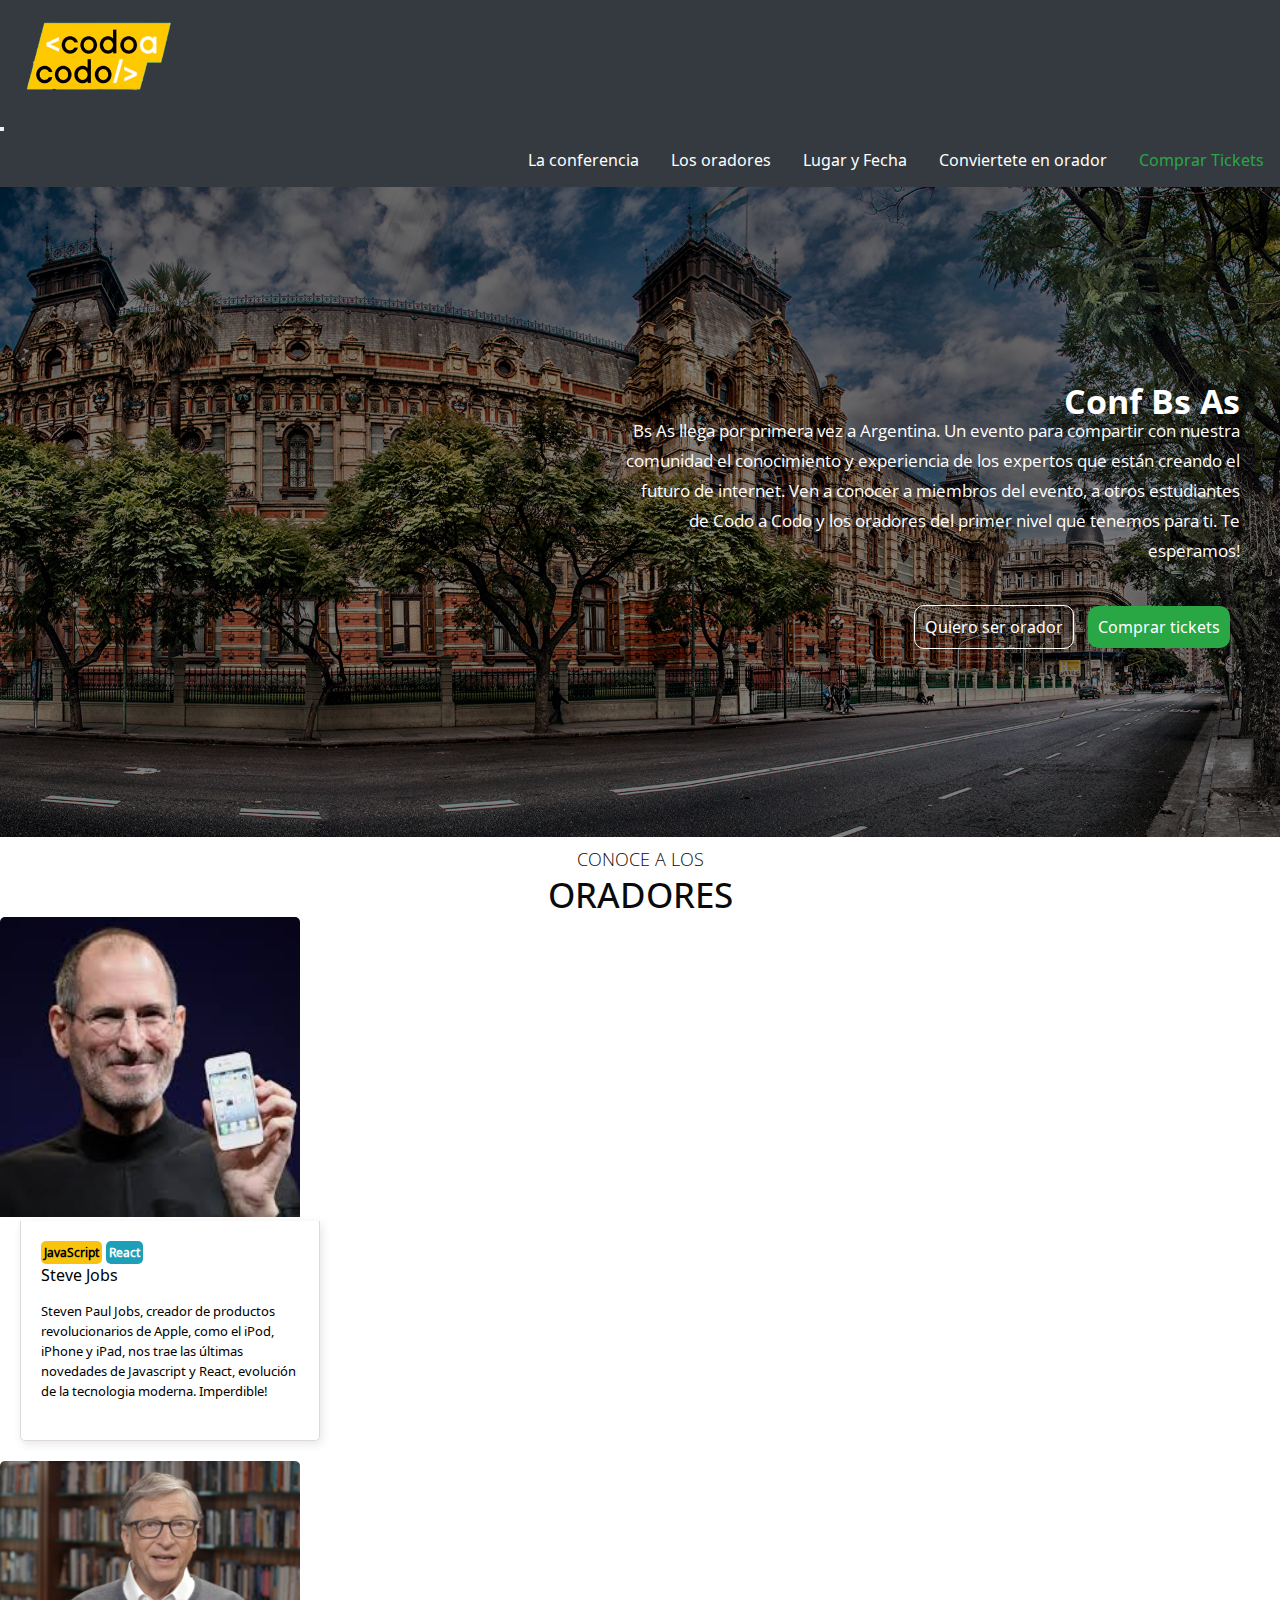
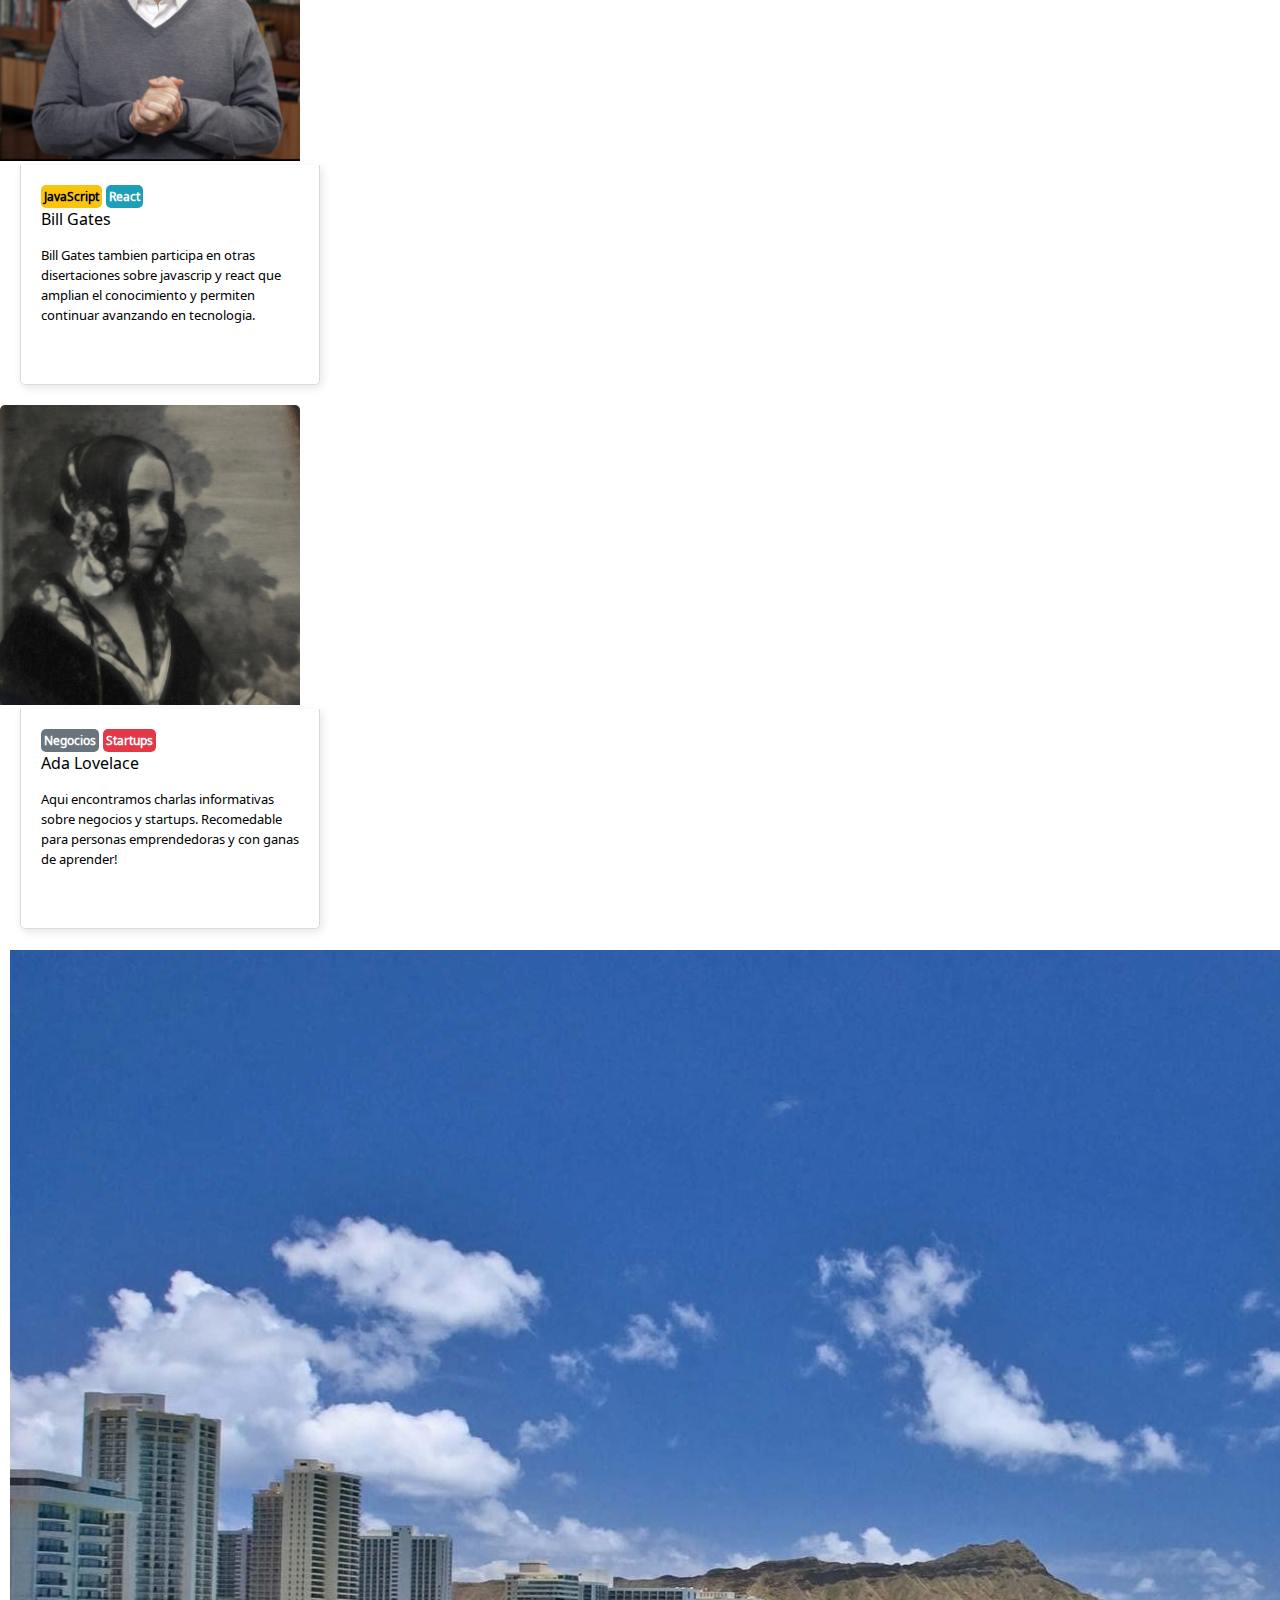
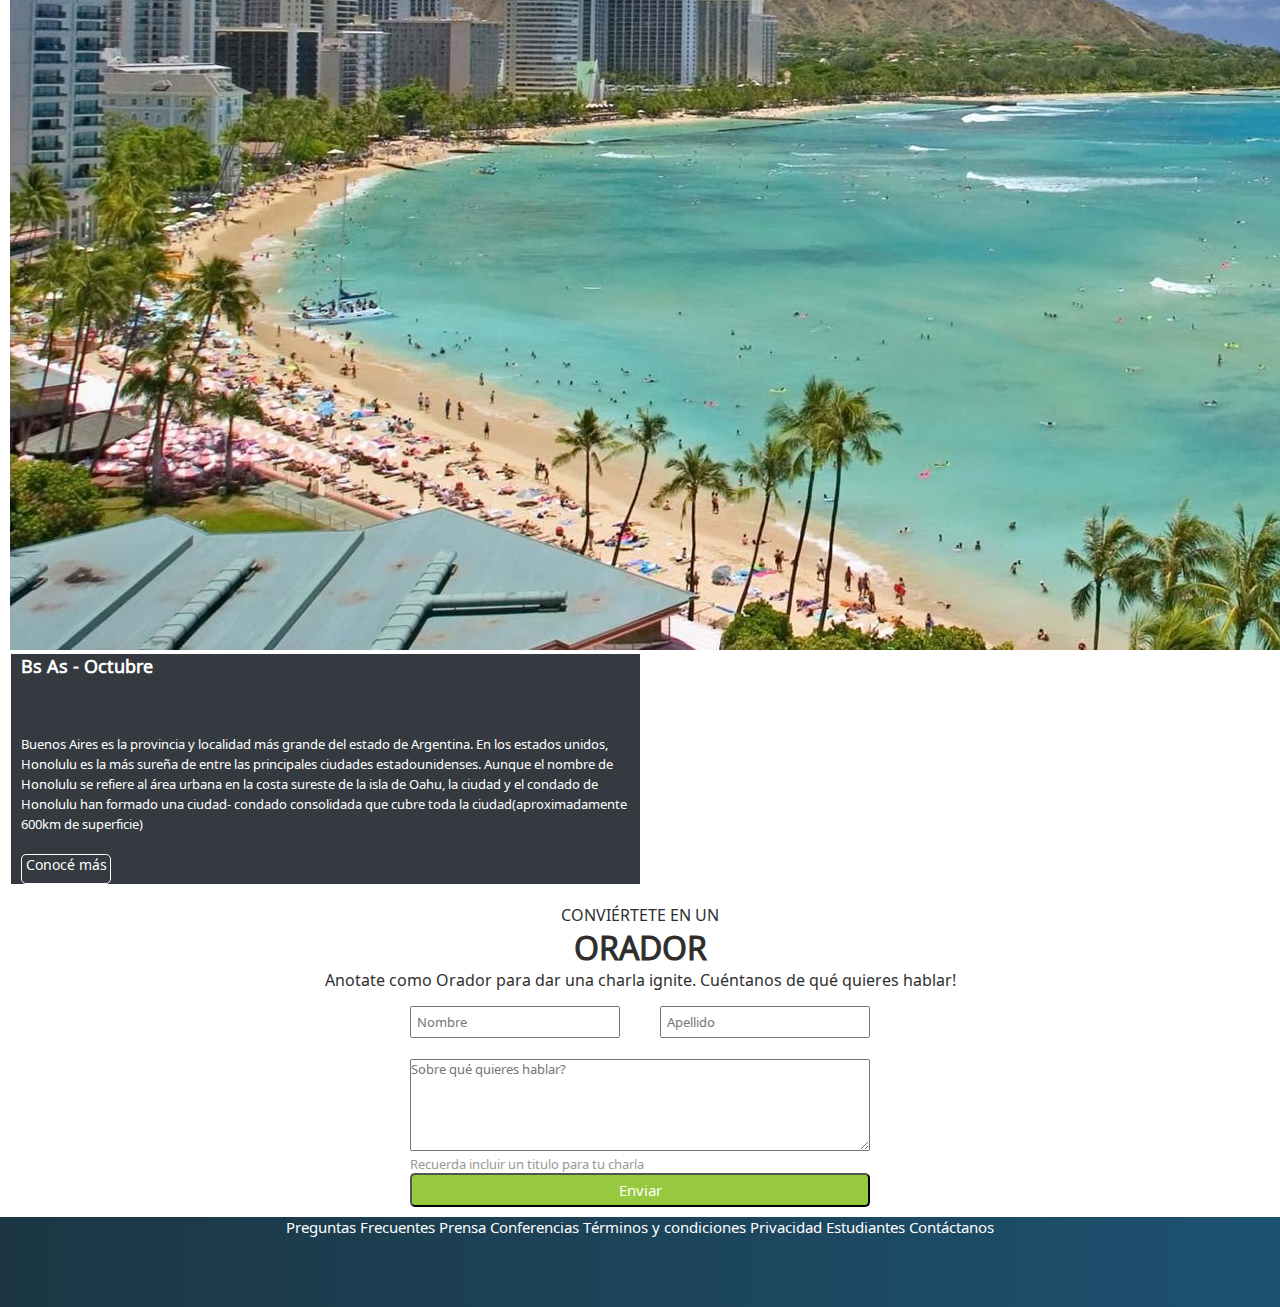
==== commit 9058f1f8: "haciendo pag de tickets" ====
--- a/index.html
+++ b/index.html
@@ -62,7 +62,7 @@
       
         
         <section class="container">
-                    <div class="row">
+                    <div class="row justify-content-center">
                         <div class="col-md-4 cards">
                             <img class="imgOra" src="./assets/img/steve.jpg" alt="Steve Jobs, mostrando un teléfono">
                             <div class="contenido">
--- a/css/estilos.css
+++ b/css/estilos.css
@@ -108,14 +108,14 @@
 /* estilos de la seccion oradores*/
 .titulo{
     font-family: open sans;
-    font-weight: 700;
-    font-size: xx-large;
+    font-weight: 200;
+    font-size: large;
     text-align: center;
     height: 80px;
-    color: rgb(101, 94, 94);
-
-}
-
+    color: rgb(10, 10, 10);
+    padding-top: 10px;
+
+}
 .tituloOradores{
     text-align: center;
     font-family: open sans;
@@ -128,7 +128,7 @@
     width: 300px;
     height: 300px;
     border-radius: 5px 5px 0 0;
-    margin: 0px 20px;
+    margin: 0px 0px;
 }
 .contenido{
     width: 300px;
@@ -369,38 +369,80 @@
 
 
 
-.compraTickets{
-    background-color: rgb(238, 235, 235);
-    padding-bottom: 150px;
-}
-
-.ventas{
-    display: flex;
-    flex-wrap: wrap;
-    background-color: rgb(208, 205, 205);
-    border: 3px solid rgb(150, 148, 148);
+.tarjetas{
+    padding: 30px 0px 30px 0px;
+    text-align: center;
+    justify-content: center;
+    font-family: open sans;
+}
+
+.tarjeta1{
+    border: 1px solid blue;
+    margin: 5px;
+    height: 300px;
     width: 500px;
-    margin: 0 auto;
-    margin-top: 50px;
-}
-.comprar{
-    display: flex;
-    text-decoration: none;
-    background-color: rgb(14, 59, 243);
-    font-family: 'Noto Sans Shavian', sans-serif;
-    font-size: 20px;
-    padding: 20px;
-    margin: 20px;
-    border-radius: 20px;
-    color: white;
-    height: 70px;
-}
-
-.tickets{
-    display: flex;
-    width: 250px;
-    padding: 20px;
-
+}
+
+.tarjeta1:hover{
+    background-color: rgba(0, 0, 255, 0.699);
+    transition: 2s;
+}
+
+.tarjeta2{
+    border:1px solid rgb(17, 221, 21);
+    margin: 5px;
+    height: 300px;
+}
+.tarjeta2:hover{
+    background-color: rgba(17, 221, 20, 0.766) ;
+    transition: 2s;
+
+}
+.tarjeta3{
+    border: 1px solid yellow;
+    margin: 5px;
+    height: 300px;
+}
+.tarjeta3:hover{
+    background-color: rgba(255, 255, 0, 0.708) ;
+    transition: 2s;
+}
+.porcentaje{
+    font-weight: 800;
+}
+
+.contenidoFormVentas{
+    display: flex;
+    flex-direction: column;
+    justify-content: center;
+    align-items: center;
+}
+.tituloPequeño{
+    font-size: large;
+    font-family: open sans;
+    text-align: center;
+
+}
+.tituloGrande{
+    font-size: 50px;
+    font-family: open sans;
+    font-weight: 550;
+    padding-bottom: 20px;
+    text-align: center;
+    
+
+}
+.animacion{
+    animation-name: miAnimanacion;
+    animation-duration: 1s;
+    position: relative;
+    animation-timing-function: linear;
+}
+
+@keyframes miAnimanacion {
+    0% {color:rgba(251, 247, 247, 0.658);}
+    50% {color: rgba(123, 120, 120, 0.658);}
+    100% {color: rgba(10, 10, 10, 0.658); }
 }
 
 /* estilado 404 */
@@ -536,14 +578,8 @@
     .footer{
         flex-direction: column;
         justify-content: center;
-    
-
-    }
-
-    /*media de tickets*/
-    .ventas{
-        width: 400px;
-    }
+    }
+
 }
 
 
@@ -570,8 +606,8 @@
         padding: 0px;
         margin: 0px;
         width: 170px;
-
-    }
+    }
+
     .logoTitulo{
         flex-direction: column;
         justify-content: center;
@@ -597,7 +633,7 @@
     }
 
     .footer{
-        flex-direction: column;
-    
-    }
-}+        flex-direction: column;    
+    }
+
+} 
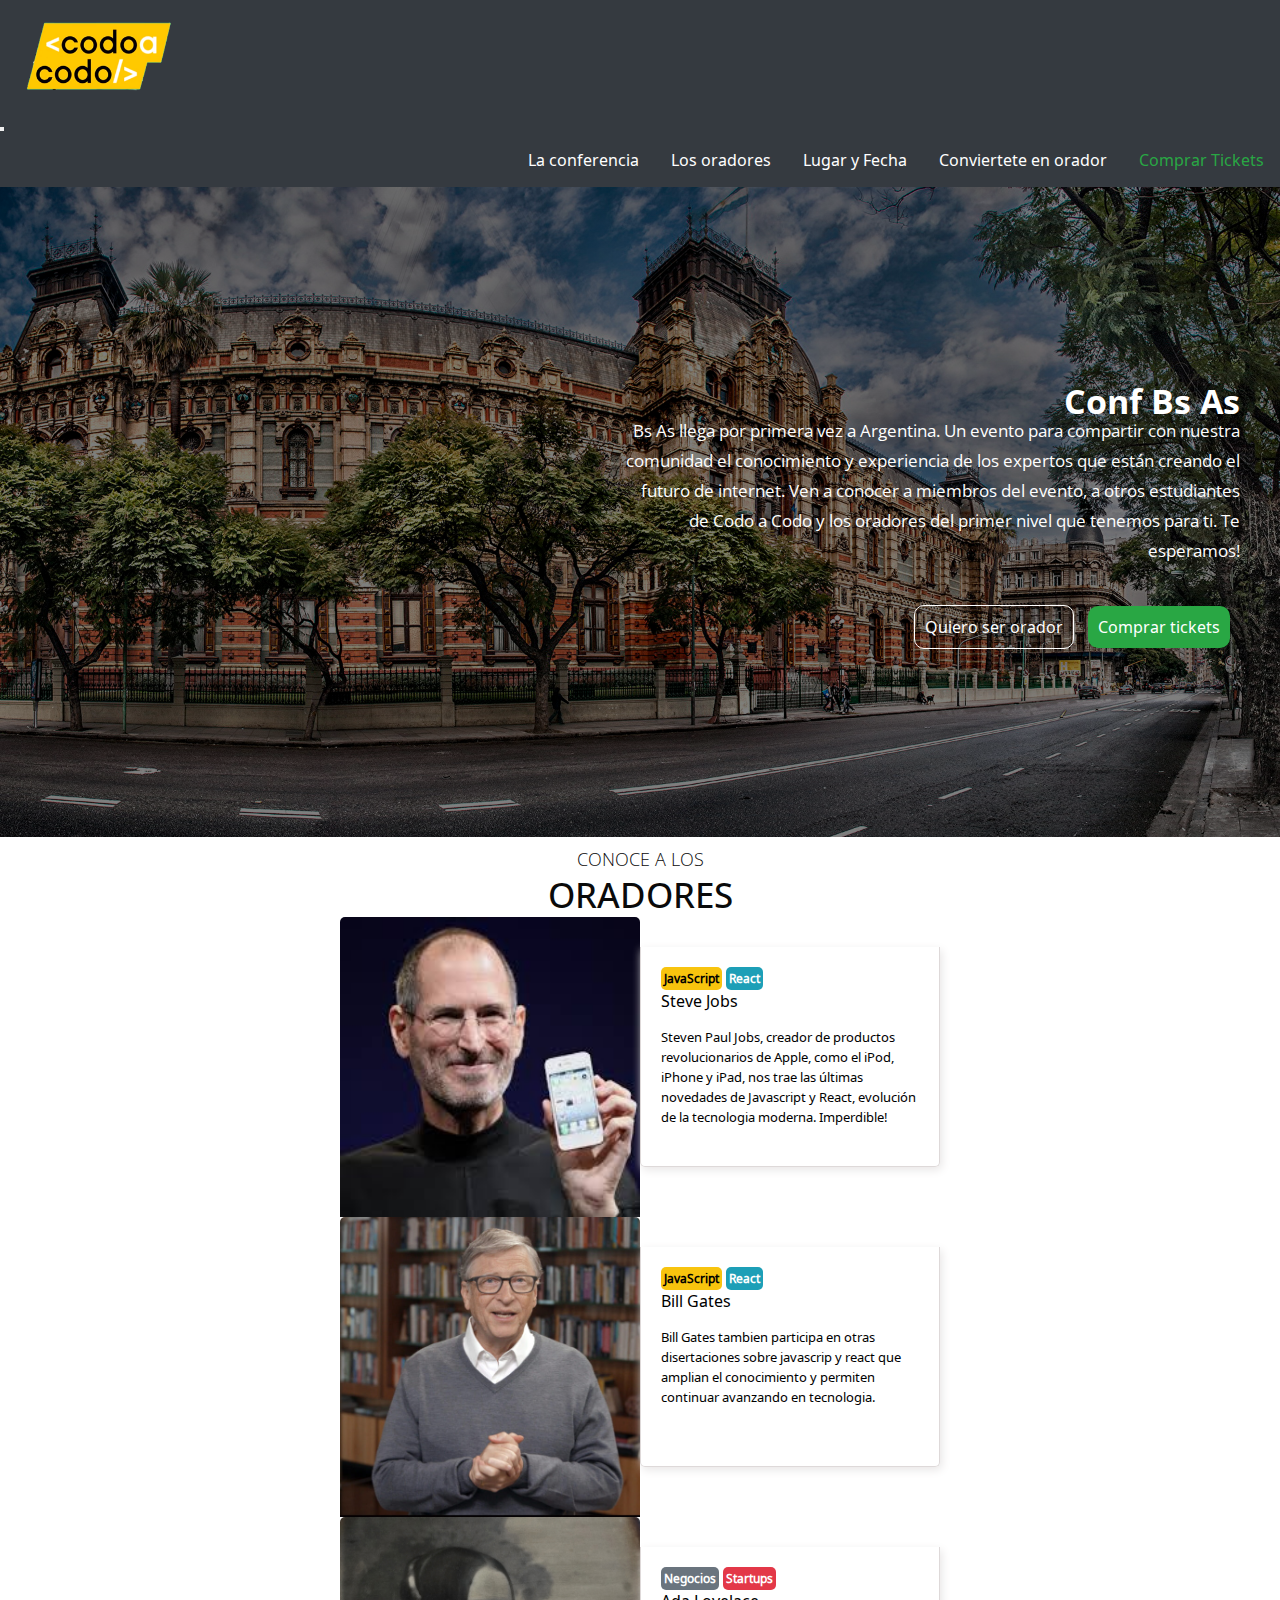
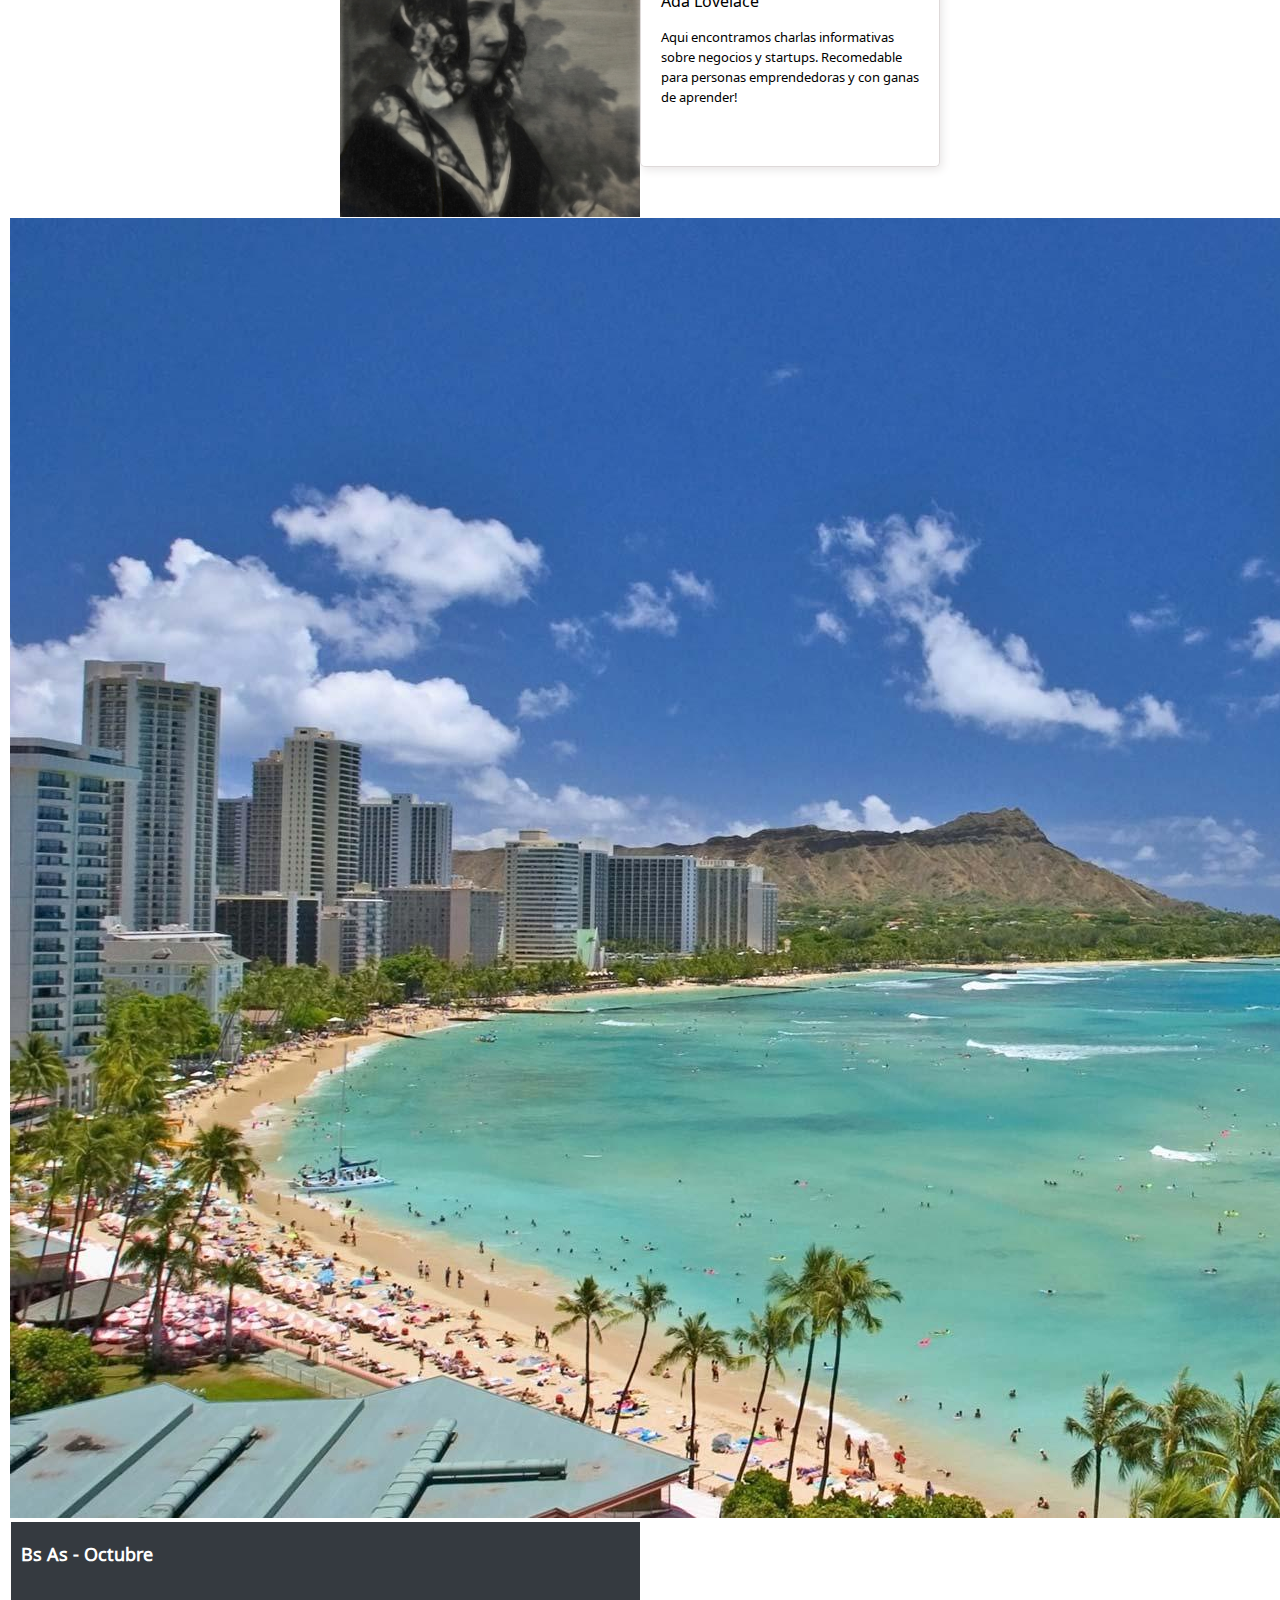
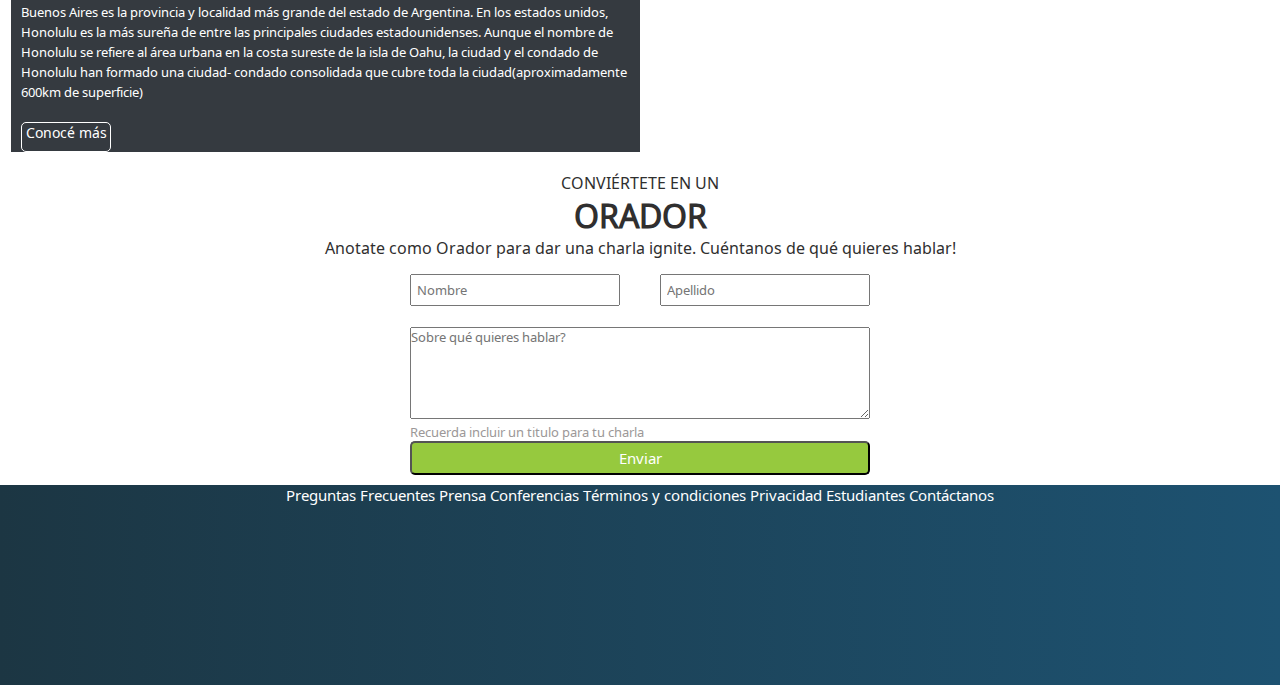
==== commit 86f218be: "arreglando responsive" ====
--- a/index.html
+++ b/index.html
@@ -52,18 +52,18 @@
             </div>
             <div class="botones">
                 <a class="botonOrador" href="#formularioOrador">Quiero ser orador</a>
-                <a class="botonComprar" href="./pages/404.html">Comprar tickets</a>
+                <a class="botonComprar" href="./pages/tickets.html">Comprar tickets</a>
             </div>
         </section>
     </header>
      
-    <main class="container-fluid" id="oradores">
+    <main class="container-fluid justify-content-center" id="oradores">
         <h2 class="titulo">CONOCE A LOS<div class="tituloOradores"> ORADORES</div></h2>
       
         
-        <section class="container">
-                    <div class="row justify-content-center">
-                        <div class="col-md-4 cards">
+        <section class="container flex-wrap align-items-center justify-content-center">
+                    <div class="row conj">
+                        <div class="col-md-4 tarjOrad">
                             <img class="imgOra" src="./assets/img/steve.jpg" alt="Steve Jobs, mostrando un teléfono">
                             <div class="contenido">
                                 <h4 class="tituloAmarillo">JavaScript</h4>
@@ -76,7 +76,7 @@
                         </div>
                     
                 
-                        <div class="col-md-4  cards">
+                        <div class="col-md-4 tarjOrad" >
                             <img class="imgOra" src="./assets/img/bill.jpg" alt="Bill Gates">
                             <div class="contenido">
                                 <h4 class="tituloAmarillo">JavaScript</h4>
@@ -87,7 +87,7 @@
                             </div>
                         </div>
                     
-                        <div class="col-md-4 cards">
+                        <div class="col-md-4 tarjOrad">
                             <img class="imgOra" src="./assets/img/ada.jpeg" alt="Ada Lovelace">
                             <div class="contenido">
                                 <h4 class="tituloGris">Negocios</h4>
@@ -104,10 +104,10 @@
 
         <section class="container-fluid" id="lugarFecha">
             <div class="row lugarFecha">
-                <div class="col imgPlaya">
+                <div class="col-md-6 imgPlaya">
                     <img src="./assets/img/honolulu.jpg" class="w-100" alt="Foto de playa de la ciudad Honolulu, EE.UU">
                 </div>
-                <div class="col lugar">
+                <div class="col-md-6 lugar">
                     <h2>Bs As - Octubre</h2>
                     <p>Buenos Aires es la provincia y localidad más grande del estado de Argentina. En los estados unidos, Honolulu es la 
                     más sureña de entre las principales ciudades estadounidenses. Aunque el nombre de Honolulu se refiere al área
@@ -154,20 +154,21 @@
         
     <footer>
         <div class="footer text-center">
-            <div class=" container h-100">
-                <nav class="row justify-content-evenly align-items-center h-100 flex-wrap">
-                    <a class= "col" href="../proyecto/pages/404.html">Preguntas Frecuentes</a>
-                    <a class= "col" href="../proyecto/pages/404.html">Prensa</a>
+            <div class=" container footer h-100">
+                <nav class="row justify-content-evenly align-items-center flex-wrap">
+                    <a class= "col" href="./pages/404.html">Preguntas Frecuentes</a>
+                    <a class= "col" href="./pages/404.html">Prensa</a>
                     <a class= "col" href="#conferencia">Conferencias</a>
-                    <a class= "col" href="../proyecto/pages/404.html">Términos y condiciones</a>
-                    <a class= "col" href="../proyecto/pages/404.html">Privacidad</a>
-                    <a class= "col" href="#formularioOrador">Estudiantes</a>
-                    <a class= "col" href="#formularioOrador">Contáctanos</a>
+                    <a class= "col" href="./pages/404.html">Términos y condiciones</a>
+                    <a class= "col" href="./pages/404.html">Privacidad</a>
+                    <a class= "col" href="./pages/404.html">Estudiantes</a>
+                    <a class= "col" href="./pages/404.html">Contáctanos</a>
                 </nav>
            
             </div>
         </div>
     </footer>
     <script src="https://cdn.jsdelivr.net/npm/bootstrap@5.3.2/dist/js/bootstrap.bundle.min.js" integrity="sha384-C6RzsynM9kWDrMNeT87bh95OGNyZPhcTNXj1NW7RuBCsyN/o0jlpcV8Qyq46cDfL" crossorigin="anonymous"></script>
+    <script src="./js/tickets.js"></script>
 </body>
 </html>--- a/css/estilos.css
+++ b/css/estilos.css
@@ -123,6 +123,14 @@
     font-size: 35px;
 }
 
+.tarjOrad{
+    display: flex;
+    flex-wrap: wrap;
+    justify-content: center;
+    align-items: center;
+}
+
+
 
 .imgOra{
     width: 300px;
@@ -136,7 +144,7 @@
     border-left: 0.5px solid rgb(222, 217, 217);
     border-bottom: 0.5px solid rgb(222, 217, 217);
     border-right: 0.5px solid rgb(222, 217, 217);
-    margin: 0px 20px 20px 20px;
+    margin: 0px 0px 20px 0px;
     box-shadow: 2px 3px 10px rgb(232, 230, 230);
     height: 220px;
     padding: 20px;
@@ -148,6 +156,7 @@
     font-weight: 300;
     line-height: 20px;
 }
+
 
 .tituloAmarillo{
     display: inline-block;
@@ -223,6 +232,7 @@
     font-size: large;
     font-weight: 700;
     padding-left: 10px;
+    padding-top: 20px;
     height: 80px;
 
 }
@@ -260,9 +270,6 @@
     padding: 0;
 }
 
-
-
-
 /*estilos formulario*/
 form{
     margin: 0 auto;
@@ -353,11 +360,11 @@
 
 .footer{ 
     text-align: center;
-    height: 10vh;
+    height: 200px;
     background: linear-gradient(to right, rgb(28, 54, 67), rgb(29, 82, 113));
 }
 .footer a{
-    width: 70px;
+    width: 50px;
     text-decoration: none;
     color:white;
     font-family: 'Noto Sans Shavian', sans-serif;
@@ -411,12 +418,6 @@
     font-weight: 800;
 }
 
-.contenidoFormVentas{
-    display: flex;
-    flex-direction: column;
-    justify-content: center;
-    align-items: center;
-}
 .tituloPequeño{
     font-size: large;
     font-family: open sans;
@@ -429,12 +430,10 @@
     font-weight: 550;
     padding-bottom: 20px;
     text-align: center;
-    
-
 }
 .animacion{
     animation-name: miAnimanacion;
-    animation-duration: 1s;
+    animation-duration: 2s;
     position: relative;
     animation-timing-function: linear;
 }
@@ -445,24 +444,56 @@
     100% {color: rgba(10, 10, 10, 0.658); }
 }
 
+
+.ancho{
+    margin: 0 auto;
+    width: 50%;
+}
+
+
+.mostrar{
+    display: block;
+    
+}
+
+.botonesTickets{
+    color: white;
+    border-radius: 7px;
+    border-color: white;
+    background-color: rgb(114, 204, 50);
+
+}
+
+.borrar input{
+    display: flex;
+    align-items: center;
+    text-align: center;
+    justify-content: center;
+    
+    width: 350px;
+    height: 45px;
+    margin-right: 10px;
+    
+
+}
+
+.resumen input{
+    display: flex;
+    align-items: center;
+    text-align: center;
+    justify-content: center;
+    color: white;
+    width: 350px;
+    margin-left: 10px;
+    height: 45px;
+    border-radius: 7px;
+    border-color: white;
+    background-color: rgb(114, 204, 50);
+
+}
+*/
+
 /* estilado 404 */
-
-
-.main404{
-    display: flex;
-    flex-direction: column;
-    align-items: center;
-    justify-content: center;
-    flex-wrap: wrap;
-    margin: 0 auto;
-    margin-top: 20px;
-    margin-bottom: 20px;
-    height: 500px;
-    border: 2px solid rgb(193, 194, 198);
-    border-radius: 20px;
-    width: 300px;
-
-}
 
 .imagen404{
     display: flex;
@@ -482,7 +513,7 @@
 
 .error{
     font-family: 'Noto Sans Shavian', sans-serif;
-    font-size: 45px;
+    font-size: 40px;
     text-align: center;
     color: red
 }
@@ -491,6 +522,8 @@
     .conferencia{
         align-items: center;
         padding-right: 0;
+        margin-bottom: 30px;
+        
     }
     .textoConf{
         padding-bottom: 10px;
@@ -498,6 +531,7 @@
         text-align: center;
         align-items: center;
         justify-content: center;
+        
     
     }
 
@@ -506,7 +540,7 @@
     }
 
     .conferencia h1{
-        font-size: x-large;
+        font-size: large;
         text-align: center;
     }
 
@@ -515,6 +549,8 @@
         padding-top: 0px;
         padding-bottom: 0px;
         font-size: small;
+        padding-bottom: 60px;
+        
     }
     .cards{
         padding-bottom: 50px;
@@ -526,92 +562,205 @@
 
     .lugar{
         width: 100%;
+    
     }
 
     .imgOra{
         width: 100%;
-    }
-
-    form{
-        width: 360px;
+        object-fit: cover;
+    }
+
+    .conoceMas{
+        margin-bottom: 20px;
+    }
+
+    form{ 
+        width: 340px;
     }
 
     input{
+        
         width: 150px;
+
     }
 
     textarea{
-        width: 360px;
+        width: 340px;
     }
     .botonEnviar input{
-        width: 360px;
-    }
-
-    .footer{
-        padding: 10px;
-        height: 30vh;
-
-    }
+        width: 340px;
+    }
+
+    .footer {
+        height: 200px;
+
+
+    }    
     .footer a{
         width: 100px;
         padding: 10px;
     }
-
-}
-
-
-@media screen and (max-width: 576px ){
-    
-    
-    .lugarFecha{
-        flex-direction: column;
-        justify-content:right;
-        align-items: center;
-        width: 100%;
-    }
-
-    .lugar{
-        padding-bottom: 30px;
-    }
-
-
-    .footer{
+    .nombreApe{
+        margin: 20px;
+
+    }
+
+
+    .nombre{
+        padding-bottom: 20px;
+    }
+    .apellido{
+        padding: 0px 10px;
+    }
+
+    .nombre input{
+        width: 300px;
+    }
+
+    .apellido input{
+        width: 300px;
+    }
+
+    .email input{
+        width: 300px;
+
+    }
+
+    .cantidadCat{
+        display: flex;
         flex-direction: column;
         justify-content: center;
     }
 
-}
-
-
-@media screen and (max-width: 768px){
-    .encabezado{
+    .cantidad{
+        display: flex;
         flex-direction: column;
-    }
-
-    .encabezado h2{
-        padding-bottom: 10px;
-    }
-
-    ul{
-        flex-direction: column;
-        align-items: center;
-        justify-content: center;
-    }
-    
-    li a{
-        padding: 5px;
-    }
-
-    .logo{
-        padding: 0px;
-        margin: 0px;
-        width: 170px;
-    }
-
-    .logoTitulo{
+        width: 300px;
+        margin-bottom: 20px;
+
+    }
+
+    .cantidad input{
+        width: 300px;
+    }
+
+    .categoria{
+        padding: 0px 10px;
+    }
+
+    .categoria select{
+        width: 300px;
+    }
+
+    .total{
+        width: 300px ;
+    }
+
+
+
+    .botonesTickets{
+        display: flex;
         flex-direction: column;
         justify-content: center;
-    }
+        align-items: center;
+        width: 300px;
+        
+        
+    }
+
+}/*
+
+@media screen and (max-width: 576px ){
+    .lugar{
+    
+        width: 100%;
+    }
+
+    .imgPlaya{
+        width: 100%;
+    }
+
+
+    .footer{
+        padding: 10px;
+        height: 500px;
+    }
+
+
+    .footer a{
+        width: 150px;
+        padding: 15px;
+    }
+}
+
+
+    .nombreApe{
+        display: flex;
+        flex-direction: column;
+    }
+
+    .nombre{
+        width: 460px;
+        padding-bottom: 20px;
+    }
+
+    .apellido{
+        width: 460px;
+        padding: 0px 10px;
+    }
+
+    .total{
+        width: 460px;
+    }
+
+    .email{
+         width: 460px;
+         margin: 20px;
+    }
+
+    .cantidadCat{
+        display: flex;
+        flex-direction: column;
+    }
+
+    .cantidad{
+        width: 460px;
+         
+
+    }
+    .categoria{
+        padding: 0px 10px;
+    
+    }
+
+    .categoria select{
+         width: 300px;
+    }
+
+    .categoria label{
+        margin-top: 20px;
+    }
+
+    .botonesTickets{
+     
+        width: 460px;
+     
+     
+    }
+
+    .resumen input{
+        width: 200px;
+    }
+
+    .borrar input{
+        width: 200px;
+
+    }*/
+
+
+
+/*
+@media screen and (max-width: 768px){
     .conferencia{ 
         flex-direction: column;
         justify-content: center;
@@ -623,6 +772,23 @@
         text-align: center;
     }
 
+    .conj{
+    
+        display: flex;
+        flex-direction: column;
+        justify-content: center;
+        align-items: center;
+        box-sizing: border-box;
+    }
+
+    .tarjOrad{
+        width: 300px;
+        padding: 0px 0px;
+        margin: 0px 0px;
+        justify-content: center;
+        align-items: center;
+    }
+
     .lugarFecha{
         flex-direction: column;
         align-items: center;
@@ -630,10 +796,16 @@
 
     .lugar{
         padding: 20px;
+        width: 100%;
     }
 
     .footer{
-        flex-direction: column;    
-    }
-
+        h;
+        text-align: center;
+        
+    }
+
+    
 } 
+*/
+
